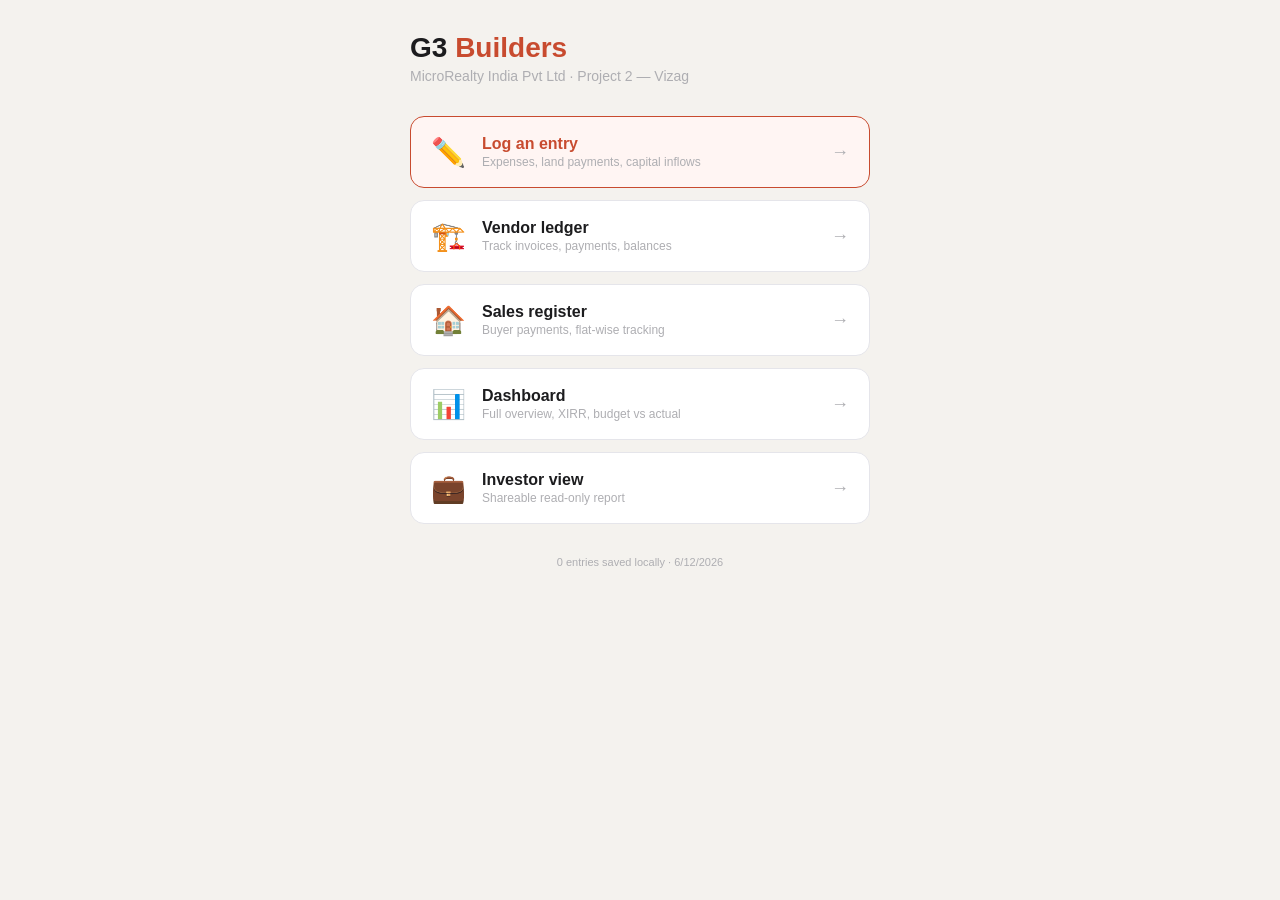
==== index.html @ 1ebdc8c7 "Add files via upload" ====
<!DOCTYPE html>
<html lang="en">
<head>
<meta charset="UTF-8">
<meta name="viewport" content="width=device-width,initial-scale=1">
<title>G3 Builders</title>
<link rel="stylesheet" href="style.css">
<style>
.home{padding:32px 20px;max-width:500px;margin:0 auto;}
.home-brand{font-size:28px;font-weight:700;color:var(--ink);margin-bottom:4px;}
.home-brand span{color:var(--accent);}
.home-sub{font-size:14px;color:var(--ink3);margin-bottom:32px;}
.home-cards{display:flex;flex-direction:column;gap:12px;}
.home-card{display:flex;align-items:center;gap:16px;background:var(--card);border:1px solid var(--border);border-radius:var(--r);padding:18px 20px;text-decoration:none;color:var(--ink);transition:all .15s;}
.home-card:active{transform:scale(.98);background:var(--bg);}
.home-card-icon{font-size:28px;flex-shrink:0;}
.home-card-title{font-size:16px;font-weight:600;margin-bottom:2px;}
.home-card-desc{font-size:12px;color:var(--ink3);}
.home-card-arrow{font-size:18px;color:var(--ink3);margin-left:auto;}
.home-card.primary{border-color:var(--accent);background:#fff5f3;}
.home-card.primary .home-card-title{color:var(--accent);}
.version{text-align:center;margin-top:32px;font-size:11px;color:var(--ink3);}
</style>
</head>
<body>
<div class="home">
  <div class="home-brand">G3 <span>Builders</span></div>
  <div class="home-sub" id="homeSub">MicroRealty India — Project Tracker</div>
  <div class="home-cards">
    <a class="home-card primary" href="entry.html">
      <div class="home-card-icon">✏️</div>
      <div><div class="home-card-title">Log an entry</div><div class="home-card-desc">Expenses, land payments, capital inflows</div></div>
      <div class="home-card-arrow">→</div>
    </a>
    <a class="home-card" href="vendors.html">
      <div class="home-card-icon">🏗️</div>
      <div><div class="home-card-title">Vendor ledger</div><div class="home-card-desc">Track invoices, payments, balances</div></div>
      <div class="home-card-arrow">→</div>
    </a>
    <a class="home-card" href="sales.html">
      <div class="home-card-icon">🏠</div>
      <div><div class="home-card-title">Sales register</div><div class="home-card-desc">Buyer payments, flat-wise tracking</div></div>
      <div class="home-card-arrow">→</div>
    </a>
    <a class="home-card" href="dashboard.html">
      <div class="home-card-icon">📊</div>
      <div><div class="home-card-title">Dashboard</div><div class="home-card-desc">Full overview, XIRR, budget vs actual</div></div>
      <div class="home-card-arrow">→</div>
    </a>
    <a class="home-card" href="investor.html">
      <div class="home-card-icon">💼</div>
      <div><div class="home-card-title">Investor view</div><div class="home-card-desc">Shareable read-only report</div></div>
      <div class="home-card-arrow">→</div>
    </a>
  </div>
  <div class="version" id="ver">Loading…</div>
</div>
<script src="config.js"></script>
<script>
document.getElementById('homeSub').textContent=G3_CONFIG.app.company+' · '+G3_CONFIG.app.projectName;
const local=JSON.parse(localStorage.getItem('g3_local')||'[]');
document.getElementById('ver').textContent=`${local.length} entries saved locally · ${new Date().toLocaleDateString('en-IN')}`;
</script>
</body>
</html>
---- style.css ----
/* G3 Builders — Shared Styles */
*{box-sizing:border-box;margin:0;padding:0;-webkit-tap-highlight-color:transparent;}
:root{
  --bg:#f4f2ee;--card:#fff;--ink:#1c1c1e;--ink2:#636366;--ink3:#aeaeb2;
  --border:#e5e5ea;--accent:#c84b2f;--green:#34c759;--gd:#248a3d;
  --blue:#007aff;--yellow:#ff9500;--purple:#5856d6;--red:#ff3b30;
  --gold:#d4a843;--r:14px;
  --sans:-apple-system,BlinkMacSystemFont,'Segoe UI',sans-serif;
}
body{font-family:var(--sans);background:var(--bg);color:var(--ink);min-height:100vh;padding-bottom:60px;}

/* NAV BAR */
.nav{background:var(--ink);display:flex;align-items:center;justify-content:space-between;padding:12px 16px;position:sticky;top:0;z-index:50;}
.nav-brand{font-size:16px;font-weight:700;color:#fff;text-decoration:none;}
.nav-brand span{color:#e8602a;}
.nav-links{display:flex;gap:4px;}
.nav-link{font-size:11px;font-weight:500;color:#888;padding:6px 10px;border-radius:8px;text-decoration:none;white-space:nowrap;transition:all 0.15s;}
.nav-link:hover{color:#fff;background:rgba(255,255,255,0.1);}
.nav-link.active{color:#fff;background:rgba(255,255,255,0.15);}
.nav-right{display:flex;align-items:center;gap:8px;}
.gps-pill{display:flex;align-items:center;gap:4px;font-size:10px;color:#666;}
.gps-dot{width:6px;height:6px;border-radius:50%;background:var(--yellow);flex-shrink:0;}
.gps-dot.on{background:var(--green);animation:blink 2s infinite;}
@keyframes blink{0%,100%{opacity:1}50%{opacity:.3}}

/* OFFLINE / EDIT BANNERS */
.banner{padding:9px 16px;font-size:12px;font-weight:500;text-align:center;display:none;}
.banner.show{display:block;}
.banner-offline{background:#fff3cd;color:#7a5c00;border-bottom:1px solid #ffd060;}
.banner-edit{background:#fff3e0;color:#e65100;border-bottom:1px solid #ffe0b2;display:none;align-items:center;justify-content:space-between;}
.banner-edit.show{display:flex;padding:9px 16px;}
.banner-cancel{font-size:13px;color:var(--blue);cursor:pointer;font-weight:400;}

/* STEP TABS */
.steps{display:flex;background:#fff;border-bottom:1px solid var(--border);}
.step{flex:1;text-align:center;padding:10px 2px 8px;font-size:10px;font-weight:500;color:var(--ink3);border-bottom:2px solid transparent;transition:all 0.2s;}
.step.active{color:var(--accent);border-bottom-color:var(--accent);}
.step.done{color:var(--gd);}

/* SCREENS */
.screen{display:none;padding:16px;max-width:540px;margin:0 auto;}
.screen.active{display:block;}

/* LABELS */
.lbl{font-size:12px;font-weight:600;color:var(--ink2);text-transform:uppercase;letter-spacing:.5px;margin:20px 0 8px;}
.lbl:first-child{margin-top:0;}
.hint{font-size:12px;color:var(--ink3);margin-top:8px;text-align:center;line-height:1.5;}

/* CARD GROUPS */
.grp{background:var(--card);border-radius:var(--r);overflow:hidden;border:1px solid var(--border);}
.row{display:flex;align-items:center;padding:14px 16px;border-bottom:1px solid var(--border);gap:12px;min-height:52px;}
.row:last-child{border-bottom:none;}
.rl{font-size:15px;color:var(--ink);flex-shrink:0;min-width:80px;}
.row input,.row select,.row textarea{flex:1;border:none;outline:none;font-family:var(--sans);font-size:15px;color:var(--ink);background:transparent;text-align:right;appearance:none;-webkit-appearance:none;}
.row input::placeholder,.row textarea::placeholder{color:var(--ink3);}
.row textarea{text-align:left;resize:none;line-height:1.4;}
.row select option{color:var(--ink);}

/* BIG AMOUNT */
.amt-row{padding:10px 16px 14px;flex-direction:column;align-items:stretch;gap:4px;}
.amt-lbl{font-size:12px;color:var(--ink3);}
.amt-inp{font-size:36px;font-weight:700;color:var(--accent);border:none;outline:none;font-family:var(--sans);width:100%;background:transparent;}
.amt-inp::placeholder{font-size:26px;font-weight:400;color:var(--border);}

/* CHIP GRIDS */
.who-grid{display:grid;grid-template-columns:repeat(5,1fr);gap:6px;}
.who-chip{background:var(--card);border:1.5px solid var(--border);border-radius:10px;padding:10px 4px 8px;text-align:center;cursor:pointer;user-select:none;transition:all .15s;}
.who-chip:active{transform:scale(.95);}
.who-av{width:32px;height:32px;border-radius:50%;background:var(--bg);display:flex;align-items:center;justify-content:center;font-size:13px;font-weight:700;color:var(--ink2);margin:0 auto 4px;}
.who-nm{font-size:10px;font-weight:500;color:var(--ink2);}
.who-chip.sel{border-color:var(--ink);background:var(--ink);}
.who-chip.sel .who-av{background:rgba(255,255,255,.15);color:#fff;}
.who-chip.sel .who-nm{color:#fff;}

.cat-grid{display:grid;grid-template-columns:repeat(3,1fr);gap:8px;}
.cat-chip{background:var(--card);border:1.5px solid var(--border);border-radius:12px;padding:12px 8px;text-align:center;cursor:pointer;user-select:none;transition:all .15s;}
.cat-chip:active{transform:scale(.95);}
.cat-em{font-size:22px;display:block;margin-bottom:4px;}
.cat-nm{font-size:11px;font-weight:500;color:var(--ink2);line-height:1.2;}
.cat-chip.sel{border-color:var(--accent);background:#fff5f3;}
.cat-chip.sel .cat-nm{color:var(--accent);}

.pay-grid{display:grid;grid-template-columns:1fr 1fr;gap:8px;}
.pay-chip{background:var(--card);border:1.5px solid var(--border);border-radius:12px;padding:14px 12px;text-align:center;cursor:pointer;user-select:none;transition:all .15s;}
.pay-chip:active{transform:scale(.96);}
.pay-ic{font-size:24px;margin-bottom:4px;}
.pay-nm{font-size:13px;font-weight:600;color:var(--ink);}
.pay-ht{font-size:10px;color:var(--ink3);margin-top:2px;}
.pay-chip.sel-upi   {border-color:var(--blue);  background:#f0f6ff;}.pay-chip.sel-upi   .pay-nm{color:var(--blue);}
.pay-chip.sel-cash  {border-color:var(--gd);    background:#f0faf3;}.pay-chip.sel-cash  .pay-nm{color:var(--gd);}
.pay-chip.sel-imps  {border-color:var(--purple); background:#f5f4ff;}.pay-chip.sel-imps  .pay-nm{color:var(--purple);}
.pay-chip.sel-cheque{border-color:var(--ink2);  background:#f5f5f5;}.pay-chip.sel-cheque.pay-nm{color:var(--ink2);}
.pay-chip.sel-rtgs  {border-color:#5856d6;      background:#f5f4ff;}.pay-chip.sel-rtgs  .pay-nm{color:#5856d6;}
.pay-chip.sel-card  {border-color:var(--yellow); background:#fffaf0;}.pay-chip.sel-card  .pay-nm{color:#c47800;}
.pay-chip.sel-pp    {border-color:var(--ink);   background:#f5f5f5;}.pay-chip.sel-pp    .pay-nm{color:var(--ink);}

/* LABOUR BOX */
.labour-box{background:var(--card);border:1px solid var(--border);border-radius:var(--r);overflow:hidden;}
.lb-ctr{display:flex;align-items:center;justify-content:space-between;padding:16px;border-bottom:1px solid var(--border);}
.lb-val{font-size:48px;font-weight:700;color:var(--ink);min-width:60px;text-align:center;}
.cnt-btn{width:52px;height:52px;border-radius:50%;border:none;font-size:28px;cursor:pointer;display:flex;align-items:center;justify-content:center;transition:transform .1s;}
.cnt-btn:active{transform:scale(.88);}
.cnt-btn.minus{background:#fee2e2;color:var(--accent);}
.cnt-btn.plus {background:#dcfce7;color:var(--gd);}
.lb-rate{display:flex;align-items:center;padding:12px 16px;gap:12px;border-bottom:1px solid var(--border);}
.lb-rate label{font-size:14px;color:var(--ink2);flex-shrink:0;}
.lb-rate input{flex:1;border:none;outline:none;font-size:20px;font-weight:700;color:var(--accent);text-align:right;font-family:var(--sans);background:transparent;}
.lb-tot{padding:14px 16px;display:flex;justify-content:space-between;align-items:center;background:#f9f9f9;}
.lb-tot-lbl{font-size:14px;color:var(--ink2);}
.lb-tot-val{font-size:26px;font-weight:700;color:var(--ink);}

/* PROOF ZONES */
.pzone{background:var(--card);border:2px dashed var(--border);border-radius:var(--r);padding:22px 16px;text-align:center;cursor:pointer;transition:border-color .2s;}
.pzone:active{border-color:var(--accent);}
.pzone.has{border-style:solid;border-color:var(--green);}
.pzone-img{width:100%;max-height:200px;object-fit:cover;border-radius:10px;display:none;margin-bottom:8px;}
.pzone-img.show{display:block;}
.pz-ic{font-size:30px;margin-bottom:6px;}
.pz-tt{font-size:15px;font-weight:600;color:var(--ink);margin-bottom:4px;}
.pz-ht{font-size:13px;color:var(--ink3);line-height:1.5;}
/* Photo warning */
.photo-warn{background:#fff8e6;border:1px solid #ffd060;border-radius:8px;padding:8px 12px;font-size:12px;color:#7a5c00;margin-top:8px;display:none;}
.photo-warn.show{display:block;}

/* FILE ATTACH */
.file-zone{background:var(--card);border:2px dashed var(--border);border-radius:var(--r);padding:18px 16px;text-align:center;cursor:pointer;transition:border-color .2s;}
.file-zone:active{border-color:var(--blue);}
.file-zone.has{border-style:solid;border-color:var(--blue);}
.file-list{margin-top:10px;display:flex;flex-direction:column;gap:6px;}
.file-item{display:flex;align-items:center;gap:8px;background:var(--bg);border-radius:8px;padding:8px 10px;font-size:13px;color:var(--ink2);}
.file-item-icon{font-size:16px;flex-shrink:0;}
.file-item-name{flex:1;overflow:hidden;text-overflow:ellipsis;white-space:nowrap;}
.file-item-rm{font-size:16px;color:var(--ink3);cursor:pointer;padding:0 4px;}

/* CASH CONFIRM */
.cash-box{background:var(--card);border:1px solid var(--border);border-radius:var(--r);padding:16px;}
.cash-sum{background:var(--bg);border-radius:10px;padding:12px 14px;font-size:13px;color:var(--ink2);line-height:1.8;margin-bottom:14px;}
.cash-sum strong{color:var(--ink);}
.chk{display:flex;align-items:flex-start;gap:10px;margin-bottom:10px;cursor:pointer;}
.chk:last-child{margin-bottom:0;}
.chk input{width:20px;height:20px;margin-top:1px;flex-shrink:0;accent-color:var(--gd);cursor:pointer;}
.chk span{font-size:14px;color:var(--ink);line-height:1.5;}

/* INFO BOX */
.info-box{background:#f0f6ff;border:1px solid #c0d8ff;border-radius:10px;padding:12px 14px;font-size:13px;color:#1a3a6a;line-height:1.6;margin-top:8px;}
.warn-box{background:#fff8e6;border:1px solid #ffd060;border-radius:10px;padding:12px 14px;font-size:13px;color:#7a5c00;line-height:1.6;margin-top:8px;}

/* BUTTONS */
.btn-row{margin-top:24px;}
.btn{width:100%;border-radius:var(--r);padding:17px;font-family:var(--sans);font-size:16px;font-weight:600;cursor:pointer;transition:all .15s;border:none;letter-spacing:-.2px;}
.btn:active{transform:scale(.98);}
.btn-p{background:var(--accent);color:#fff;}
.btn-p:active{background:#a83828;}
.btn-p:disabled{background:var(--border);color:var(--ink3);}
.btn-s{background:transparent;color:var(--ink2);border:1.5px solid var(--border);margin-top:10px;font-size:15px;}
.btn-s:active{background:var(--bg);}
.btn-danger{background:#fff0f0;color:var(--red);border:1.5px solid #ffd0d0;margin-top:10px;font-size:15px;}
.btn-blue{background:var(--blue);color:#fff;margin-top:10px;}

/* SUCCESS SCREEN */
.ok-screen{display:none;padding:60px 24px;text-align:center;}
.ok-screen.show{display:block;}
.ok-ring{width:80px;height:80px;border-radius:50%;background:#dcfce7;display:flex;align-items:center;justify-content:center;font-size:36px;margin:0 auto 20px;animation:pop .4s cubic-bezier(.175,.885,.32,1.275);}
@keyframes pop{from{transform:scale(0)}to{transform:scale(1)}}
.ok-title{font-size:26px;font-weight:700;color:var(--ink);margin-bottom:6px;}
.ok-ref{font-size:13px;color:var(--ink3);margin-bottom:4px;}
.ok-amt{font-size:40px;font-weight:700;color:var(--gd);margin:16px 0;}
.ok-meta{font-size:14px;color:var(--ink2);line-height:1.8;margin-bottom:32px;}
.btn-another{background:var(--ink);color:#fff;border:none;border-radius:var(--r);padding:16px 40px;font-size:15px;font-weight:600;cursor:pointer;font-family:var(--sans);}
.ok-link{font-size:14px;color:var(--blue);cursor:pointer;margin-top:16px;display:block;}

/* ENTRIES PANEL */
.ep{display:none;padding:16px;max-width:540px;margin:0 auto;}
.ep.show{display:block;}
.ep-hdr{display:flex;align-items:center;justify-content:space-between;margin-bottom:14px;}
.ep-title{font-size:18px;font-weight:700;color:var(--ink);}
.ep-close{font-size:14px;color:var(--blue);cursor:pointer;font-weight:500;}
.ep-filters{display:flex;gap:8px;overflow-x:auto;padding-bottom:4px;margin-bottom:14px;}
.ep-f{flex-shrink:0;border:1px solid var(--border);border-radius:20px;padding:6px 14px;font-size:12px;font-weight:500;color:var(--ink2);background:var(--card);cursor:pointer;white-space:nowrap;}
.ep-f.on{background:var(--ink);color:#fff;border-color:var(--ink);}

/* ENTRY CARDS */
.ecard{background:var(--card);border:1px solid var(--border);border-radius:var(--r);padding:14px 16px;margin-bottom:10px;}
.ecard-top{display:flex;justify-content:space-between;align-items:flex-start;margin-bottom:8px;}
.ecat{font-size:10px;font-weight:600;letter-spacing:.5px;text-transform:uppercase;padding:3px 8px;border-radius:6px;background:var(--bg);color:var(--ink2);}
.eamt{font-size:22px;font-weight:700;color:var(--ink);}
.evendor{font-size:14px;color:var(--ink);margin-bottom:3px;}
.emeta{font-size:12px;color:var(--ink3);line-height:1.6;}
.eactions{display:flex;gap:8px;margin-top:12px;padding-top:12px;border-top:1px solid var(--border);}
.eact{flex:1;padding:10px;border-radius:10px;font-family:var(--sans);font-size:13px;font-weight:600;cursor:pointer;border:none;transition:all .15s;}
.eact:active{transform:scale(.96);}
.eact-edit{background:#f0f6ff;color:var(--blue);}
.eact-del {background:#fff0f0;color:var(--red);}
.eact.locked{opacity:.4;cursor:not-allowed;}
.etime{font-size:11px;color:var(--ink3);margin-top:6px;}
.no-ep{text-align:center;padding:48px 24px;color:var(--ink3);font-size:14px;line-height:1.8;}

/* PHOTO VIEWER MODAL */
.modal-bg{position:fixed;inset:0;background:rgba(0,0,0,.85);z-index:200;display:none;align-items:center;justify-content:center;padding:16px;}
.modal-bg.show{display:flex;}
.modal-inner{background:var(--card);border-radius:16px;overflow:hidden;max-width:500px;width:100%;max-height:90vh;overflow-y:auto;}
.modal-ph{background:#000;display:flex;align-items:center;justify-content:center;min-height:200px;}
.modal-ph img{max-width:100%;max-height:70vh;object-fit:contain;}
.modal-ph-placeholder{color:#555;font-size:14px;padding:40px;}
.modal-info{padding:16px;}
.modal-close-btn{width:100%;background:var(--bg);border:none;border-radius:10px;padding:14px;font-family:var(--sans);font-size:15px;font-weight:500;cursor:pointer;color:var(--ink);margin-top:12px;}

/* DELETE MODAL */
.del-modal{background:var(--card);border-radius:20px 20px 0 0;padding:24px 20px 40px;width:100%;max-width:480px;animation:slideUp .3s ease;margin-top:auto;}
@keyframes slideUp{from{transform:translateY(100%)}to{transform:translateY(0)}}
.del-tt{font-size:17px;font-weight:700;color:var(--ink);margin-bottom:8px;text-align:center;}
.del-sub{font-size:14px;color:var(--ink2);margin-bottom:16px;text-align:center;line-height:1.5;}
.del-preview{background:var(--bg);border-radius:10px;padding:12px 14px;margin-bottom:20px;font-size:13px;color:var(--ink2);line-height:1.8;}
.del-preview strong{color:var(--ink);}
.del-btn{width:100%;background:var(--red);color:#fff;border:none;border-radius:var(--r);padding:16px;font-size:16px;font-weight:600;cursor:pointer;font-family:var(--sans);margin-bottom:10px;}
.del-cancel{width:100%;background:var(--bg);color:var(--ink);border:none;border-radius:var(--r);padding:16px;font-size:16px;font-weight:500;cursor:pointer;font-family:var(--sans);}

/* SECTION CARDS (dashboard) */
.panel{background:var(--card);border:1px solid var(--border);border-radius:var(--r);overflow:hidden;margin-bottom:16px;}
.panel-hdr{padding:14px 16px;border-bottom:1px solid var(--border);display:flex;align-items:center;justify-content:space-between;}
.panel-title{font-size:11px;font-weight:600;letter-spacing:1px;text-transform:uppercase;color:var(--ink2);}
.panel-body{padding:16px;}
.panel-link{font-size:12px;color:var(--blue);text-decoration:none;cursor:pointer;}

/* KPI GRID */
.kpi-grid{display:grid;grid-template-columns:repeat(auto-fit,minmax(150px,1fr));gap:12px;margin-bottom:16px;}
.kpi{background:var(--card);border:1px solid var(--border);border-radius:var(--r);padding:16px;}
.kpi-lbl{font-size:11px;letter-spacing:.5px;text-transform:uppercase;color:var(--ink3);margin-bottom:6px;}
.kpi-val{font-size:26px;letter-spacing:-1px;color:var(--ink);font-weight:600;}
.kpi-val.good{color:var(--gd);}
.kpi-val.warn{color:var(--yellow);}
.kpi-val.bad {color:var(--accent);}
.kpi-sub{font-size:11px;color:var(--ink3);margin-top:4px;}

/* PROGRESS BAR */
.prog-wrap{background:var(--bg);border-radius:4px;height:5px;overflow:hidden;margin-top:4px;}
.prog-fill{height:5px;border-radius:4px;background:var(--gd);transition:width .8s;}
.prog-fill.warn{background:var(--yellow);}
.prog-fill.over{background:var(--accent);}

/* TABLE */
.tbl-wrap{overflow-x:auto;}
.tbl{width:100%;border-collapse:collapse;font-size:13px;min-width:500px;}
.tbl th{font-size:10px;font-weight:600;letter-spacing:.5px;text-transform:uppercase;color:var(--ink3);text-align:left;padding:10px 12px;border-bottom:1px solid var(--border);background:var(--bg);white-space:nowrap;}
.tbl td{padding:10px 12px;border-bottom:1px solid var(--border);vertical-align:middle;}
.tbl tr:last-child td{border-bottom:none;}
.tbl tr:hover td{background:#fafaf8;}
.tbl td.mono{font-family:monospace;font-size:12px;}
.tbl td.right{text-align:right;font-family:monospace;}
.tbl td.big{color:var(--accent);font-weight:600;}

/* BADGE / TAG */
.tag{display:inline-block;font-size:10px;font-weight:600;letter-spacing:.5px;text-transform:uppercase;padding:2px 8px;border-radius:5px;background:var(--bg);color:var(--ink3);}
.tag-green{background:#f0faf5;color:var(--gd);}
.tag-warn{background:#fff8e6;color:#a06000;}
.tag-red{background:#fff0f0;color:var(--accent);}
.tag-blue{background:#f0f6ff;color:var(--blue);}

/* RESPONSIVE */
@media(max-width:480px){
  .who-grid{grid-template-columns:repeat(5,1fr);}
  .cat-grid{grid-template-columns:repeat(3,1fr);}
  .nav-links{display:none;}
  .nav-link.active{display:flex;}
}
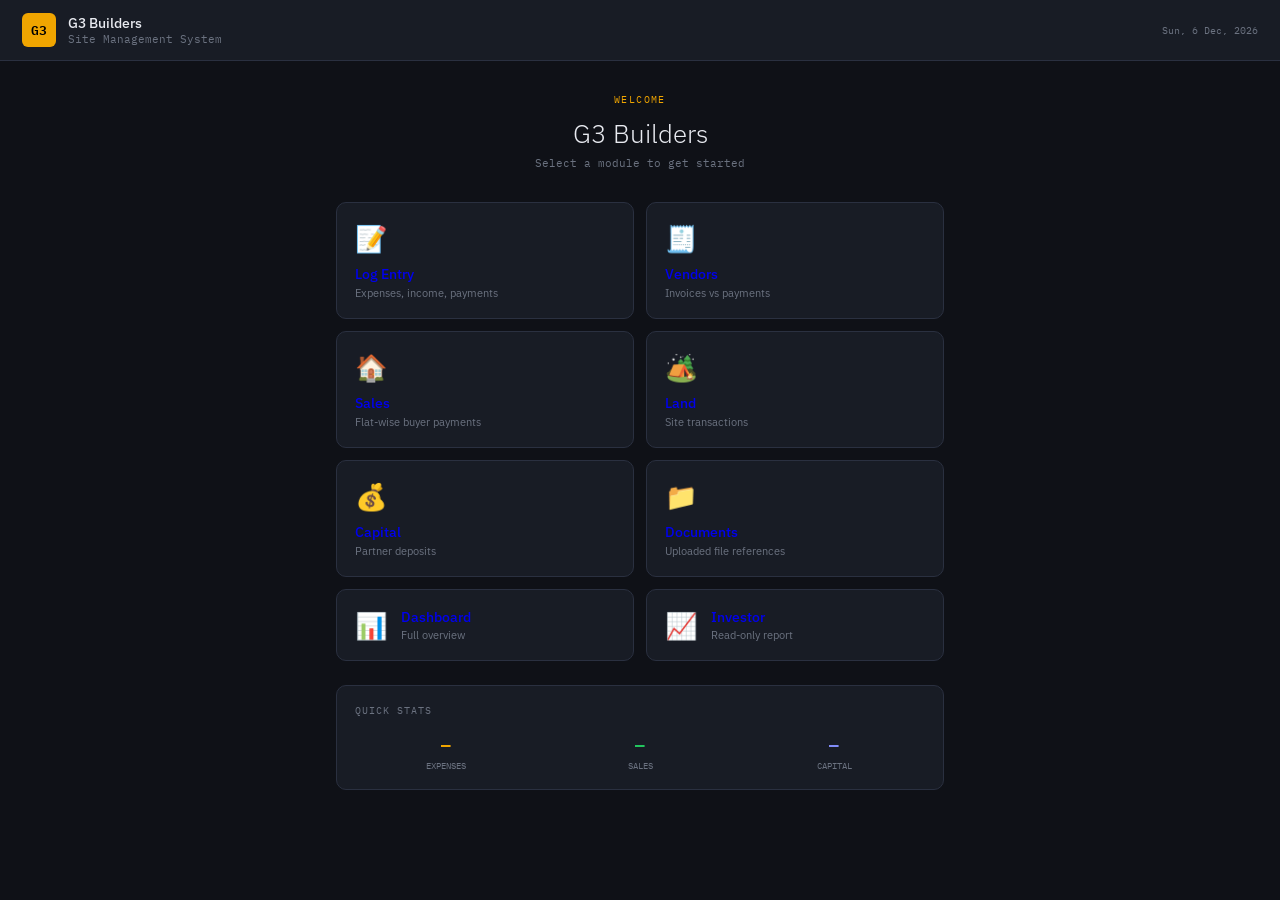
==== commit 6f41f1c5: "Add files via upload" ====
--- a/index.html
+++ b/index.html
@@ -2,64 +2,115 @@
 <html lang="en">
 <head>
 <meta charset="UTF-8">
-<meta name="viewport" content="width=device-width,initial-scale=1">
+<meta name="viewport" content="width=device-width, initial-scale=1.0">
 <title>G3 Builders</title>
 <link rel="stylesheet" href="style.css">
-<style>
-.home{padding:32px 20px;max-width:500px;margin:0 auto;}
-.home-brand{font-size:28px;font-weight:700;color:var(--ink);margin-bottom:4px;}
-.home-brand span{color:var(--accent);}
-.home-sub{font-size:14px;color:var(--ink3);margin-bottom:32px;}
-.home-cards{display:flex;flex-direction:column;gap:12px;}
-.home-card{display:flex;align-items:center;gap:16px;background:var(--card);border:1px solid var(--border);border-radius:var(--r);padding:18px 20px;text-decoration:none;color:var(--ink);transition:all .15s;}
-.home-card:active{transform:scale(.98);background:var(--bg);}
-.home-card-icon{font-size:28px;flex-shrink:0;}
-.home-card-title{font-size:16px;font-weight:600;margin-bottom:2px;}
-.home-card-desc{font-size:12px;color:var(--ink3);}
-.home-card-arrow{font-size:18px;color:var(--ink3);margin-left:auto;}
-.home-card.primary{border-color:var(--accent);background:#fff5f3;}
-.home-card.primary .home-card-title{color:var(--accent);}
-.version{text-align:center;margin-top:32px;font-size:11px;color:var(--ink3);}
-</style>
+<script src="config.js"></script>
 </head>
 <body>
-<div class="home">
-  <div class="home-brand">G3 <span>Builders</span></div>
-  <div class="home-sub" id="homeSub">MicroRealty India — Project Tracker</div>
-  <div class="home-cards">
-    <a class="home-card primary" href="entry.html">
-      <div class="home-card-icon">✏️</div>
-      <div><div class="home-card-title">Log an entry</div><div class="home-card-desc">Expenses, land payments, capital inflows</div></div>
-      <div class="home-card-arrow">→</div>
+<div class="header">
+  <div class="header-left">
+    <a href="index.html" class="logo">G3</a>
+    <div><div class="header-title">G3 Builders</div><div class="header-sub">Site Management System</div></div>
+  </div>
+  <div class="header-right">
+    <span style="font-family:var(--mono);font-size:10px;color:var(--muted)" id="today"></span>
+  </div>
+</div>
+
+<div style="max-width:640px;margin:0 auto;padding:32px 16px 80px;">
+
+  <div style="text-align:center;margin-bottom:32px;">
+    <div style="font-family:var(--mono);font-size:10px;letter-spacing:.14em;color:var(--accent);text-transform:uppercase;margin-bottom:10px;">Welcome</div>
+    <h1 style="font-size:26px;font-weight:300;margin-bottom:6px;">G3 Builders</h1>
+    <p style="color:var(--muted);font-family:var(--mono);font-size:11px;">Select a module to get started</p>
+  </div>
+
+  <div style="display:grid;grid-template-columns:1fr 1fr;gap:12px;margin-bottom:12px;">
+    <a href="entry.html" style="text-decoration:none;">
+      <div class="card" style="cursor:pointer;transition:border-color .15s;" onmouseover="this.style.borderColor='var(--accent)'" onmouseout="this.style.borderColor='var(--border)'">
+        <div style="font-size:26px;margin-bottom:10px;">📝</div>
+        <div style="font-weight:500;font-size:14px;margin-bottom:3px;">Log Entry</div>
+        <div style="font-size:11px;color:var(--muted);">Expenses, income, payments</div>
+      </div>
     </a>
-    <a class="home-card" href="vendors.html">
-      <div class="home-card-icon">🏗️</div>
-      <div><div class="home-card-title">Vendor ledger</div><div class="home-card-desc">Track invoices, payments, balances</div></div>
-      <div class="home-card-arrow">→</div>
+    <a href="vendors.html" style="text-decoration:none;">
+      <div class="card" style="cursor:pointer;transition:border-color .15s;" onmouseover="this.style.borderColor='var(--accent)'" onmouseout="this.style.borderColor='var(--border)'">
+        <div style="font-size:26px;margin-bottom:10px;">🧾</div>
+        <div style="font-weight:500;font-size:14px;margin-bottom:3px;">Vendors</div>
+        <div style="font-size:11px;color:var(--muted);">Invoices vs payments</div>
+      </div>
     </a>
-    <a class="home-card" href="sales.html">
-      <div class="home-card-icon">🏠</div>
-      <div><div class="home-card-title">Sales register</div><div class="home-card-desc">Buyer payments, flat-wise tracking</div></div>
-      <div class="home-card-arrow">→</div>
+    <a href="sales.html" style="text-decoration:none;">
+      <div class="card" style="cursor:pointer;transition:border-color .15s;" onmouseover="this.style.borderColor='var(--ok)'" onmouseout="this.style.borderColor='var(--border)'">
+        <div style="font-size:26px;margin-bottom:10px;">🏠</div>
+        <div style="font-weight:500;font-size:14px;margin-bottom:3px;">Sales</div>
+        <div style="font-size:11px;color:var(--muted);">Flat-wise buyer payments</div>
+      </div>
     </a>
-    <a class="home-card" href="dashboard.html">
-      <div class="home-card-icon">📊</div>
-      <div><div class="home-card-title">Dashboard</div><div class="home-card-desc">Full overview, XIRR, budget vs actual</div></div>
-      <div class="home-card-arrow">→</div>
+    <a href="land.html" style="text-decoration:none;">
+      <div class="card" style="cursor:pointer;transition:border-color .15s;" onmouseover="this.style.borderColor='var(--warn)'" onmouseout="this.style.borderColor='var(--border)'">
+        <div style="font-size:26px;margin-bottom:10px;">🏕️</div>
+        <div style="font-weight:500;font-size:14px;margin-bottom:3px;">Land</div>
+        <div style="font-size:11px;color:var(--muted);">Site transactions</div>
+      </div>
     </a>
-    <a class="home-card" href="investor.html">
-      <div class="home-card-icon">💼</div>
-      <div><div class="home-card-title">Investor view</div><div class="home-card-desc">Shareable read-only report</div></div>
-      <div class="home-card-arrow">→</div>
+    <a href="capital.html" style="text-decoration:none;">
+      <div class="card" style="cursor:pointer;transition:border-color .15s;" onmouseover="this.style.borderColor='var(--info)'" onmouseout="this.style.borderColor='var(--border)'">
+        <div style="font-size:26px;margin-bottom:10px;">💰</div>
+        <div style="font-weight:500;font-size:14px;margin-bottom:3px;">Capital</div>
+        <div style="font-size:11px;color:var(--muted);">Partner deposits</div>
+      </div>
+    </a>
+    <a href="documents.html" style="text-decoration:none;">
+      <div class="card" style="cursor:pointer;transition:border-color .15s;" onmouseover="this.style.borderColor='var(--muted)'" onmouseout="this.style.borderColor='var(--border)'">
+        <div style="font-size:26px;margin-bottom:10px;">📁</div>
+        <div style="font-weight:500;font-size:14px;margin-bottom:3px;">Documents</div>
+        <div style="font-size:11px;color:var(--muted);">Uploaded file references</div>
+      </div>
     </a>
   </div>
-  <div class="version" id="ver">Loading…</div>
+
+  <div style="display:grid;grid-template-columns:1fr 1fr;gap:12px;margin-bottom:24px;">
+    <a href="dashboard.html" style="text-decoration:none;">
+      <div class="card" style="cursor:pointer;transition:border-color .15s;display:flex;align-items:center;gap:14px;" onmouseover="this.style.borderColor='var(--info)'" onmouseout="this.style.borderColor='var(--border)'">
+        <div style="font-size:26px;">📊</div>
+        <div><div style="font-weight:500;font-size:14px;margin-bottom:2px;">Dashboard</div><div style="font-size:11px;color:var(--muted);">Full overview</div></div>
+      </div>
+    </a>
+    <a href="investor.html" style="text-decoration:none;">
+      <div class="card" style="cursor:pointer;transition:border-color .15s;display:flex;align-items:center;gap:14px;" onmouseover="this.style.borderColor='var(--warn)'" onmouseout="this.style.borderColor='var(--border)'">
+        <div style="font-size:26px;">📈</div>
+        <div><div style="font-weight:500;font-size:14px;margin-bottom:2px;">Investor</div><div style="font-size:11px;color:var(--muted);">Read-only report</div></div>
+      </div>
+    </a>
+  </div>
+
+  <div class="card">
+    <div style="font-family:var(--mono);font-size:10px;letter-spacing:.1em;color:var(--muted);text-transform:uppercase;margin-bottom:14px;">Quick Stats</div>
+    <div style="display:grid;grid-template-columns:repeat(3,1fr);gap:12px;text-align:center;">
+      <div><div style="font-family:var(--mono);font-size:16px;font-weight:600;color:var(--accent)" id="qs-exp">—</div><div style="font-size:9px;color:var(--muted);margin-top:2px;font-family:var(--mono);text-transform:uppercase">Expenses</div></div>
+      <div><div style="font-family:var(--mono);font-size:16px;font-weight:600;color:var(--ok)" id="qs-sal">—</div><div style="font-size:9px;color:var(--muted);margin-top:2px;font-family:var(--mono);text-transform:uppercase">Sales</div></div>
+      <div><div style="font-family:var(--mono);font-size:16px;font-weight:600;color:var(--info)" id="qs-cap">—</div><div style="font-size:9px;color:var(--muted);margin-top:2px;font-family:var(--mono);text-transform:uppercase">Capital</div></div>
+    </div>
+  </div>
+
 </div>
-<script src="config.js"></script>
 <script>
-document.getElementById('homeSub').textContent=G3_CONFIG.app.company+' · '+G3_CONFIG.app.projectName;
-const local=JSON.parse(localStorage.getItem('g3_local')||'[]');
-document.getElementById('ver').textContent=`${local.length} entries saved locally · ${new Date().toLocaleDateString('en-IN')}`;
+  document.getElementById('today').textContent = new Date().toLocaleDateString('en-IN',{weekday:'short',day:'numeric',month:'short',year:'numeric'});
+  async function loadStats() {
+    try {
+      const res = await fetch(CONFIG.sheetURL + '?action=getAll');
+      const d = await res.json();
+      const exp = (d.entries||[]).reduce((s,e)=>s+(parseFloat(e.amount)||0),0);
+      const sal = (d.sales||[]).reduce((s,e)=>s+(parseFloat(e.receivedamount)||0),0);
+      const cap = (d.capital||[]).reduce((s,e)=>s+(parseFloat(e.amount)||0),0);
+      document.getElementById('qs-exp').textContent = CONFIG.fmt(exp);
+      document.getElementById('qs-sal').textContent = CONFIG.fmt(sal);
+      document.getElementById('qs-cap').textContent = CONFIG.fmt(cap);
+    } catch(e) {}
+  }
+  loadStats();
 </script>
 </body>
 </html>
--- a/style.css
+++ b/style.css
@@ -1,265 +1,138 @@
-/* G3 Builders — Shared Styles */
-*{box-sizing:border-box;margin:0;padding:0;-webkit-tap-highlight-color:transparent;}
-:root{
-  --bg:#f4f2ee;--card:#fff;--ink:#1c1c1e;--ink2:#636366;--ink3:#aeaeb2;
-  --border:#e5e5ea;--accent:#c84b2f;--green:#34c759;--gd:#248a3d;
-  --blue:#007aff;--yellow:#ff9500;--purple:#5856d6;--red:#ff3b30;
-  --gold:#d4a843;--r:14px;
-  --sans:-apple-system,BlinkMacSystemFont,'Segoe UI',sans-serif;
+@import url('https://fonts.googleapis.com/css2?family=IBM+Plex+Mono:wght@400;500;600&family=IBM+Plex+Sans:wght@300;400;500;600&display=swap');
+
+:root {
+  --bg:      #0f1117;
+  --surface: #181c25;
+  --sur2:    #1e2333;
+  --border:  #2a3040;
+  --accent:  #f0a500;
+  --ac2:     #e05c2a;
+  --text:    #e8eaf0;
+  --muted:   #6b7280;
+  --ok:      #22c55e;
+  --err:     #ef4444;
+  --warn:    #f59e0b;
+  --info:    #818cf8;
+  --mono:    'IBM Plex Mono', monospace;
+  --sans:    'IBM Plex Sans', sans-serif;
 }
-body{font-family:var(--sans);background:var(--bg);color:var(--ink);min-height:100vh;padding-bottom:60px;}
+*{box-sizing:border-box;margin:0;padding:0;}
+body{background:var(--bg);color:var(--text);font-family:var(--sans);min-height:100vh;font-size:15px;}
 
-/* NAV BAR */
-.nav{background:var(--ink);display:flex;align-items:center;justify-content:space-between;padding:12px 16px;position:sticky;top:0;z-index:50;}
-.nav-brand{font-size:16px;font-weight:700;color:#fff;text-decoration:none;}
-.nav-brand span{color:#e8602a;}
-.nav-links{display:flex;gap:4px;}
-.nav-link{font-size:11px;font-weight:500;color:#888;padding:6px 10px;border-radius:8px;text-decoration:none;white-space:nowrap;transition:all 0.15s;}
-.nav-link:hover{color:#fff;background:rgba(255,255,255,0.1);}
-.nav-link.active{color:#fff;background:rgba(255,255,255,0.15);}
-.nav-right{display:flex;align-items:center;gap:8px;}
-.gps-pill{display:flex;align-items:center;gap:4px;font-size:10px;color:#666;}
-.gps-dot{width:6px;height:6px;border-radius:50%;background:var(--yellow);flex-shrink:0;}
-.gps-dot.on{background:var(--green);animation:blink 2s infinite;}
-@keyframes blink{0%,100%{opacity:1}50%{opacity:.3}}
+.header{background:var(--surface);border-bottom:1px solid var(--border);padding:13px 22px;display:flex;align-items:center;justify-content:space-between;position:sticky;top:0;z-index:100;}
+.header-left{display:flex;align-items:center;gap:12px;}
+.logo{width:34px;height:34px;background:var(--accent);border-radius:6px;display:flex;align-items:center;justify-content:center;font-family:var(--mono);font-weight:600;font-size:13px;color:#000;text-decoration:none;flex-shrink:0;}
+.header-title{font-size:14px;font-weight:500;}
+.header-sub{font-size:11px;color:var(--muted);font-family:var(--mono);}
+.header-right{display:flex;gap:8px;align-items:center;}
 
-/* OFFLINE / EDIT BANNERS */
-.banner{padding:9px 16px;font-size:12px;font-weight:500;text-align:center;display:none;}
-.banner.show{display:block;}
-.banner-offline{background:#fff3cd;color:#7a5c00;border-bottom:1px solid #ffd060;}
-.banner-edit{background:#fff3e0;color:#e65100;border-bottom:1px solid #ffe0b2;display:none;align-items:center;justify-content:space-between;}
-.banner-edit.show{display:flex;padding:9px 16px;}
-.banner-cancel{font-size:13px;color:var(--blue);cursor:pointer;font-weight:400;}
+.nav{background:var(--surface);border-bottom:1px solid var(--border);padding:0 20px;display:flex;gap:2px;overflow-x:auto;}
+.nav a{display:flex;align-items:center;gap:5px;padding:10px 12px;font-size:11px;font-family:var(--mono);color:var(--muted);text-decoration:none;border-bottom:2px solid transparent;white-space:nowrap;transition:color .15s,border-color .15s;letter-spacing:.04em;}
+.nav a:hover{color:var(--text);}
+.nav a.active{color:var(--accent);border-bottom-color:var(--accent);}
 
-/* STEP TABS */
-.steps{display:flex;background:#fff;border-bottom:1px solid var(--border);}
-.step{flex:1;text-align:center;padding:10px 2px 8px;font-size:10px;font-weight:500;color:var(--ink3);border-bottom:2px solid transparent;transition:all 0.2s;}
-.step.active{color:var(--accent);border-bottom-color:var(--accent);}
-.step.done{color:var(--gd);}
+.wrap{max-width:1100px;margin:0 auto;padding:22px 16px 80px;}
+.wrap-sm{max-width:560px;margin:0 auto;padding:22px 16px 80px;}
 
-/* SCREENS */
-.screen{display:none;padding:16px;max-width:540px;margin:0 auto;}
-.screen.active{display:block;}
+.btn{background:var(--sur2);border:1px solid var(--border);color:var(--text);border-radius:6px;padding:7px 13px;font-size:11px;font-family:var(--mono);cursor:pointer;transition:border-color .15s;white-space:nowrap;}
+.btn:hover{border-color:var(--accent);}
+.btn-primary{background:var(--accent);border-color:var(--accent);color:#000;font-weight:600;}
+.btn-primary:hover{opacity:.9;}
 
-/* LABELS */
-.lbl{font-size:12px;font-weight:600;color:var(--ink2);text-transform:uppercase;letter-spacing:.5px;margin:20px 0 8px;}
-.lbl:first-child{margin-top:0;}
-.hint{font-size:12px;color:var(--ink3);margin-top:8px;text-align:center;line-height:1.5;}
+.field{margin-bottom:13px;}
+label{display:block;font-size:10px;font-weight:500;color:var(--muted);margin-bottom:5px;letter-spacing:.06em;text-transform:uppercase;font-family:var(--mono);}
+input,select,textarea{width:100%;background:var(--surface);border:1px solid var(--border);border-radius:6px;color:var(--text);font-family:var(--sans);font-size:14px;padding:9px 13px;outline:none;transition:border-color .15s;-webkit-appearance:none;}
+input:focus,select:focus,textarea:focus{border-color:var(--accent);}
+input::placeholder{color:var(--muted);}
+select option{background:var(--sur2);}
+textarea{resize:none;height:76px;font-size:13px;line-height:1.5;}
+.g2{display:grid;grid-template-columns:1fr 1fr;gap:11px;}
+.g3{display:grid;grid-template-columns:1fr 1fr 1fr;gap:11px;}
 
-/* CARD GROUPS */
-.grp{background:var(--card);border-radius:var(--r);overflow:hidden;border:1px solid var(--border);}
-.row{display:flex;align-items:center;padding:14px 16px;border-bottom:1px solid var(--border);gap:12px;min-height:52px;}
-.row:last-child{border-bottom:none;}
-.rl{font-size:15px;color:var(--ink);flex-shrink:0;min-width:80px;}
-.row input,.row select,.row textarea{flex:1;border:none;outline:none;font-family:var(--sans);font-size:15px;color:var(--ink);background:transparent;text-align:right;appearance:none;-webkit-appearance:none;}
-.row input::placeholder,.row textarea::placeholder{color:var(--ink3);}
-.row textarea{text-align:left;resize:none;line-height:1.4;}
-.row select option{color:var(--ink);}
+.sec{font-family:var(--mono);font-size:10px;letter-spacing:.12em;color:var(--muted);text-transform:uppercase;margin-bottom:11px;margin-top:26px;display:flex;align-items:center;gap:8px;}
+.sec::after{content:'';flex:1;height:1px;background:var(--border);}
 
-/* BIG AMOUNT */
-.amt-row{padding:10px 16px 14px;flex-direction:column;align-items:stretch;gap:4px;}
-.amt-lbl{font-size:12px;color:var(--ink3);}
-.amt-inp{font-size:36px;font-weight:700;color:var(--accent);border:none;outline:none;font-family:var(--sans);width:100%;background:transparent;}
-.amt-inp::placeholder{font-size:26px;font-weight:400;color:var(--border);}
+.card{background:var(--surface);border:1px solid var(--border);border-radius:10px;padding:18px;}
 
-/* CHIP GRIDS */
-.who-grid{display:grid;grid-template-columns:repeat(5,1fr);gap:6px;}
-.who-chip{background:var(--card);border:1.5px solid var(--border);border-radius:10px;padding:10px 4px 8px;text-align:center;cursor:pointer;user-select:none;transition:all .15s;}
-.who-chip:active{transform:scale(.95);}
-.who-av{width:32px;height:32px;border-radius:50%;background:var(--bg);display:flex;align-items:center;justify-content:center;font-size:13px;font-weight:700;color:var(--ink2);margin:0 auto 4px;}
-.who-nm{font-size:10px;font-weight:500;color:var(--ink2);}
-.who-chip.sel{border-color:var(--ink);background:var(--ink);}
-.who-chip.sel .who-av{background:rgba(255,255,255,.15);color:#fff;}
-.who-chip.sel .who-nm{color:#fff;}
+.kgrid{display:grid;grid-template-columns:repeat(auto-fit,minmax(170px,1fr));gap:11px;margin-bottom:22px;}
+.kcard{background:var(--surface);border:1px solid var(--border);border-radius:10px;padding:15px 18px;}
+.kcard.ok{border-color:var(--ok);}
+.kcard.warn{border-color:var(--warn);}
+.kcard.err{border-color:var(--err);}
+.klabel{font-family:var(--mono);font-size:10px;letter-spacing:.08em;color:var(--muted);text-transform:uppercase;margin-bottom:7px;}
+.kval{font-family:var(--mono);font-size:19px;font-weight:600;}
+.ksub{font-size:11px;color:var(--muted);margin-top:3px;}
 
-.cat-grid{display:grid;grid-template-columns:repeat(3,1fr);gap:8px;}
-.cat-chip{background:var(--card);border:1.5px solid var(--border);border-radius:12px;padding:12px 8px;text-align:center;cursor:pointer;user-select:none;transition:all .15s;}
-.cat-chip:active{transform:scale(.95);}
-.cat-em{font-size:22px;display:block;margin-bottom:4px;}
-.cat-nm{font-size:11px;font-weight:500;color:var(--ink2);line-height:1.2;}
-.cat-chip.sel{border-color:var(--accent);background:#fff5f3;}
-.cat-chip.sel .cat-nm{color:var(--accent);}
+.cgrid{display:grid;grid-template-columns:1fr 1fr;gap:14px;margin-bottom:22px;}
+@media(max-width:680px){.cgrid{grid-template-columns:1fr;}}
+.ccard{background:var(--surface);border:1px solid var(--border);border-radius:10px;padding:18px;}
+.ctitle{font-family:var(--mono);font-size:10px;letter-spacing:.08em;color:var(--muted);text-transform:uppercase;margin-bottom:13px;}
+.cwrap{position:relative;height:210px;}
 
-.pay-grid{display:grid;grid-template-columns:1fr 1fr;gap:8px;}
-.pay-chip{background:var(--card);border:1.5px solid var(--border);border-radius:12px;padding:14px 12px;text-align:center;cursor:pointer;user-select:none;transition:all .15s;}
-.pay-chip:active{transform:scale(.96);}
-.pay-ic{font-size:24px;margin-bottom:4px;}
-.pay-nm{font-size:13px;font-weight:600;color:var(--ink);}
-.pay-ht{font-size:10px;color:var(--ink3);margin-top:2px;}
-.pay-chip.sel-upi   {border-color:var(--blue);  background:#f0f6ff;}.pay-chip.sel-upi   .pay-nm{color:var(--blue);}
-.pay-chip.sel-cash  {border-color:var(--gd);    background:#f0faf3;}.pay-chip.sel-cash  .pay-nm{color:var(--gd);}
-.pay-chip.sel-imps  {border-color:var(--purple); background:#f5f4ff;}.pay-chip.sel-imps  .pay-nm{color:var(--purple);}
-.pay-chip.sel-cheque{border-color:var(--ink2);  background:#f5f5f5;}.pay-chip.sel-cheque.pay-nm{color:var(--ink2);}
-.pay-chip.sel-rtgs  {border-color:#5856d6;      background:#f5f4ff;}.pay-chip.sel-rtgs  .pay-nm{color:#5856d6;}
-.pay-chip.sel-card  {border-color:var(--yellow); background:#fffaf0;}.pay-chip.sel-card  .pay-nm{color:#c47800;}
-.pay-chip.sel-pp    {border-color:var(--ink);   background:#f5f5f5;}.pay-chip.sel-pp    .pay-nm{color:var(--ink);}
+.tcard{background:var(--surface);border:1px solid var(--border);border-radius:10px;overflow:hidden;margin-bottom:22px;}
+.thead{padding:13px 18px;border-bottom:1px solid var(--border);display:flex;align-items:center;justify-content:space-between;}
+.ttitle{font-family:var(--mono);font-size:10px;letter-spacing:.08em;color:var(--muted);text-transform:uppercase;}
+.tscroll{overflow-x:auto;}
+table{width:100%;border-collapse:collapse;font-size:12px;}
+th{text-align:left;padding:9px 14px;font-family:var(--mono);font-size:9px;letter-spacing:.08em;color:var(--muted);text-transform:uppercase;border-bottom:1px solid var(--border);background:var(--sur2);}
+td{padding:10px 14px;border-bottom:1px solid var(--border);color:var(--text);}
+tr:last-child td{border-bottom:none;}
+tr:hover td{background:var(--sur2);}
 
-/* LABOUR BOX */
-.labour-box{background:var(--card);border:1px solid var(--border);border-radius:var(--r);overflow:hidden;}
-.lb-ctr{display:flex;align-items:center;justify-content:space-between;padding:16px;border-bottom:1px solid var(--border);}
-.lb-val{font-size:48px;font-weight:700;color:var(--ink);min-width:60px;text-align:center;}
-.cnt-btn{width:52px;height:52px;border-radius:50%;border:none;font-size:28px;cursor:pointer;display:flex;align-items:center;justify-content:center;transition:transform .1s;}
-.cnt-btn:active{transform:scale(.88);}
-.cnt-btn.minus{background:#fee2e2;color:var(--accent);}
-.cnt-btn.plus {background:#dcfce7;color:var(--gd);}
-.lb-rate{display:flex;align-items:center;padding:12px 16px;gap:12px;border-bottom:1px solid var(--border);}
-.lb-rate label{font-size:14px;color:var(--ink2);flex-shrink:0;}
-.lb-rate input{flex:1;border:none;outline:none;font-size:20px;font-weight:700;color:var(--accent);text-align:right;font-family:var(--sans);background:transparent;}
-.lb-tot{padding:14px 16px;display:flex;justify-content:space-between;align-items:center;background:#f9f9f9;}
-.lb-tot-lbl{font-size:14px;color:var(--ink2);}
-.lb-tot-val{font-size:26px;font-weight:700;color:var(--ink);}
+.badge{display:inline-block;padding:2px 7px;border-radius:4px;font-family:var(--mono);font-size:9px;font-weight:500;}
+.b-cash{background:rgba(240,165,0,.15);color:var(--accent);}
+.b-upi{background:rgba(34,197,94,.15);color:var(--ok);}
+.b-imps,.b-neft{background:rgba(129,140,248,.15);color:var(--info);}
+.b-cheque{background:rgba(107,114,128,.15);color:var(--muted);}
 
-/* PROOF ZONES */
-.pzone{background:var(--card);border:2px dashed var(--border);border-radius:var(--r);padding:22px 16px;text-align:center;cursor:pointer;transition:border-color .2s;}
-.pzone:active{border-color:var(--accent);}
-.pzone.has{border-style:solid;border-color:var(--green);}
-.pzone-img{width:100%;max-height:200px;object-fit:cover;border-radius:10px;display:none;margin-bottom:8px;}
-.pzone-img.show{display:block;}
-.pz-ic{font-size:30px;margin-bottom:6px;}
-.pz-tt{font-size:15px;font-weight:600;color:var(--ink);margin-bottom:4px;}
-.pz-ht{font-size:13px;color:var(--ink3);line-height:1.5;}
-/* Photo warning */
-.photo-warn{background:#fff8e6;border:1px solid #ffd060;border-radius:8px;padding:8px 12px;font-size:12px;color:#7a5c00;margin-top:8px;display:none;}
-.photo-warn.show{display:block;}
+.bbar{background:var(--surface);border:1px solid var(--border);border-radius:10px;padding:16px 20px;margin-bottom:22px;}
+.bbar-top{display:flex;justify-content:space-between;align-items:baseline;margin-bottom:9px;}
+.bbar-label{font-family:var(--mono);font-size:10px;letter-spacing:.08em;color:var(--muted);text-transform:uppercase;}
+.bbar-pct{font-family:var(--mono);font-size:17px;font-weight:600;}
+.bbar-bg{background:var(--sur2);border-radius:4px;height:7px;overflow:hidden;}
+.bbar-fill{height:100%;border-radius:4px;transition:width .8s ease;}
+.bbar-foot{display:flex;justify-content:space-between;margin-top:5px;font-family:var(--mono);font-size:9px;color:var(--muted);}
 
-/* FILE ATTACH */
-.file-zone{background:var(--card);border:2px dashed var(--border);border-radius:var(--r);padding:18px 16px;text-align:center;cursor:pointer;transition:border-color .2s;}
-.file-zone:active{border-color:var(--blue);}
-.file-zone.has{border-style:solid;border-color:var(--blue);}
-.file-list{margin-top:10px;display:flex;flex-direction:column;gap:6px;}
-.file-item{display:flex;align-items:center;gap:8px;background:var(--bg);border-radius:8px;padding:8px 10px;font-size:13px;color:var(--ink2);}
-.file-item-icon{font-size:16px;flex-shrink:0;}
-.file-item-name{flex:1;overflow:hidden;text-overflow:ellipsis;white-space:nowrap;}
-.file-item-rm{font-size:16px;color:var(--ink3);cursor:pointer;padding:0 4px;}
+.toast{position:fixed;bottom:22px;left:50%;transform:translateX(-50%) translateY(80px);background:var(--sur2);border:1px solid var(--border);border-radius:8px;padding:11px 18px;font-size:12px;font-family:var(--mono);transition:transform .3s ease;z-index:999;min-width:240px;text-align:center;}
+.toast.show{transform:translateX(-50%) translateY(0);}
+.toast.ok{border-color:var(--ok);color:var(--ok);}
+.toast.err{border-color:var(--err);color:var(--err);}
 
-/* CASH CONFIRM */
-.cash-box{background:var(--card);border:1px solid var(--border);border-radius:var(--r);padding:16px;}
-.cash-sum{background:var(--bg);border-radius:10px;padding:12px 14px;font-size:13px;color:var(--ink2);line-height:1.8;margin-bottom:14px;}
-.cash-sum strong{color:var(--ink);}
-.chk{display:flex;align-items:flex-start;gap:10px;margin-bottom:10px;cursor:pointer;}
-.chk:last-child{margin-bottom:0;}
-.chk input{width:20px;height:20px;margin-top:1px;flex-shrink:0;accent-color:var(--gd);cursor:pointer;}
-.chk span{font-size:14px;color:var(--ink);line-height:1.5;}
+.loading{text-align:center;padding:60px;color:var(--muted);font-family:var(--mono);font-size:12px;}
+.empty{text-align:center;padding:36px;color:var(--muted);font-size:12px;}
 
-/* INFO BOX */
-.info-box{background:#f0f6ff;border:1px solid #c0d8ff;border-radius:10px;padding:12px 14px;font-size:13px;color:#1a3a6a;line-height:1.6;margin-top:8px;}
-.warn-box{background:#fff8e6;border:1px solid #ffd060;border-radius:10px;padding:12px 14px;font-size:13px;color:#7a5c00;line-height:1.6;margin-top:8px;}
+.plink{display:inline-block;padding:2px 7px;border-radius:4px;font-size:10px;background:rgba(240,165,0,.1);color:var(--accent);text-decoration:none;border:1px solid rgba(240,165,0,.25);font-family:var(--mono);}
+.plink:hover{background:rgba(240,165,0,.2);}
+.nolink{color:var(--muted);font-size:10px;font-family:var(--mono);}
 
-/* BUTTONS */
-.btn-row{margin-top:24px;}
-.btn{width:100%;border-radius:var(--r);padding:17px;font-family:var(--sans);font-size:16px;font-weight:600;cursor:pointer;transition:all .15s;border:none;letter-spacing:-.2px;}
-.btn:active{transform:scale(.98);}
-.btn-p{background:var(--accent);color:#fff;}
-.btn-p:active{background:#a83828;}
-.btn-p:disabled{background:var(--border);color:var(--ink3);}
-.btn-s{background:transparent;color:var(--ink2);border:1.5px solid var(--border);margin-top:10px;font-size:15px;}
-.btn-s:active{background:var(--bg);}
-.btn-danger{background:#fff0f0;color:var(--red);border:1.5px solid #ffd0d0;margin-top:10px;font-size:15px;}
-.btn-blue{background:var(--blue);color:#fff;margin-top:10px;}
+.amtwrap{position:relative;}
+.amtwrap .pfx{position:absolute;left:13px;top:50%;transform:translateY(-50%);font-family:var(--mono);font-size:14px;color:var(--accent);font-weight:600;}
+.amtwrap input{padding-left:28px;font-family:var(--mono);font-size:16px;font-weight:500;}
+.amtpre{font-family:var(--mono);font-size:10px;color:var(--muted);margin-top:3px;min-height:14px;}
+.amtpre.large{color:var(--ac2);}
 
-/* SUCCESS SCREEN */
-.ok-screen{display:none;padding:60px 24px;text-align:center;}
-.ok-screen.show{display:block;}
-.ok-ring{width:80px;height:80px;border-radius:50%;background:#dcfce7;display:flex;align-items:center;justify-content:center;font-size:36px;margin:0 auto 20px;animation:pop .4s cubic-bezier(.175,.885,.32,1.275);}
-@keyframes pop{from{transform:scale(0)}to{transform:scale(1)}}
-.ok-title{font-size:26px;font-weight:700;color:var(--ink);margin-bottom:6px;}
-.ok-ref{font-size:13px;color:var(--ink3);margin-bottom:4px;}
-.ok-amt{font-size:40px;font-weight:700;color:var(--gd);margin:16px 0;}
-.ok-meta{font-size:14px;color:var(--ink2);line-height:1.8;margin-bottom:32px;}
-.btn-another{background:var(--ink);color:#fff;border:none;border-radius:var(--r);padding:16px 40px;font-size:15px;font-weight:600;cursor:pointer;font-family:var(--sans);}
-.ok-link{font-size:14px;color:var(--blue);cursor:pointer;margin-top:16px;display:block;}
+.gpsrow{display:flex;gap:7px;}
+.gpsrow input{flex:1;font-family:var(--mono);font-size:11px;}
+.gpsbtn{background:var(--sur2);border:1px solid var(--border);border-radius:6px;color:var(--text);padding:9px 12px;cursor:pointer;font-size:12px;white-space:nowrap;font-family:var(--sans);transition:border-color .15s;flex-shrink:0;}
+.gpsbtn:hover{border-color:var(--accent);}
+.gpsbtn.got{border-color:var(--ok);color:var(--ok);}
 
-/* ENTRIES PANEL */
-.ep{display:none;padding:16px;max-width:540px;margin:0 auto;}
-.ep.show{display:block;}
-.ep-hdr{display:flex;align-items:center;justify-content:space-between;margin-bottom:14px;}
-.ep-title{font-size:18px;font-weight:700;color:var(--ink);}
-.ep-close{font-size:14px;color:var(--blue);cursor:pointer;font-weight:500;}
-.ep-filters{display:flex;gap:8px;overflow-x:auto;padding-bottom:4px;margin-bottom:14px;}
-.ep-f{flex-shrink:0;border:1px solid var(--border);border-radius:20px;padding:6px 14px;font-size:12px;font-weight:500;color:var(--ink2);background:var(--card);cursor:pointer;white-space:nowrap;}
-.ep-f.on{background:var(--ink);color:#fff;border-color:var(--ink);}
+.photoarea{border:1px dashed var(--border);border-radius:6px;padding:18px;text-align:center;cursor:pointer;transition:border-color .15s;position:relative;}
+.photoarea:hover{border-color:var(--accent);}
+.photoarea input[type=file]{position:absolute;inset:0;opacity:0;cursor:pointer;width:100%;height:100%;}
+.photoarea p{font-size:12px;color:var(--muted);}
+.photoarea .icon{font-size:20px;margin-bottom:5px;}
+.pname{font-size:10px;color:var(--ok);margin-top:3px;font-family:var(--mono);}
+.pprev{margin-top:9px;display:none;}
+.pprev img{width:100%;max-height:180px;object-fit:cover;border-radius:6px;border:1px solid var(--border);}
 
-/* ENTRY CARDS */
-.ecard{background:var(--card);border:1px solid var(--border);border-radius:var(--r);padding:14px 16px;margin-bottom:10px;}
-.ecard-top{display:flex;justify-content:space-between;align-items:flex-start;margin-bottom:8px;}
-.ecat{font-size:10px;font-weight:600;letter-spacing:.5px;text-transform:uppercase;padding:3px 8px;border-radius:6px;background:var(--bg);color:var(--ink2);}
-.eamt{font-size:22px;font-weight:700;color:var(--ink);}
-.evendor{font-size:14px;color:var(--ink);margin-bottom:3px;}
-.emeta{font-size:12px;color:var(--ink3);line-height:1.6;}
-.eactions{display:flex;gap:8px;margin-top:12px;padding-top:12px;border-top:1px solid var(--border);}
-.eact{flex:1;padding:10px;border-radius:10px;font-family:var(--sans);font-size:13px;font-weight:600;cursor:pointer;border:none;transition:all .15s;}
-.eact:active{transform:scale(.96);}
-.eact-edit{background:#f0f6ff;color:var(--blue);}
-.eact-del {background:#fff0f0;color:var(--red);}
-.eact.locked{opacity:.4;cursor:not-allowed;}
-.etime{font-size:11px;color:var(--ink3);margin-top:6px;}
-.no-ep{text-align:center;padding:48px 24px;color:var(--ink3);font-size:14px;line-height:1.8;}
+.subbtn{width:100%;background:var(--accent);color:#000;border:none;border-radius:8px;padding:14px;font-family:var(--mono);font-size:13px;font-weight:600;letter-spacing:.06em;cursor:pointer;transition:opacity .15s;margin-top:26px;text-transform:uppercase;}
+.subbtn:hover{opacity:.9;}
+.subbtn:disabled{opacity:.4;cursor:not-allowed;}
 
-/* PHOTO VIEWER MODAL */
-.modal-bg{position:fixed;inset:0;background:rgba(0,0,0,.85);z-index:200;display:none;align-items:center;justify-content:center;padding:16px;}
-.modal-bg.show{display:flex;}
-.modal-inner{background:var(--card);border-radius:16px;overflow:hidden;max-width:500px;width:100%;max-height:90vh;overflow-y:auto;}
-.modal-ph{background:#000;display:flex;align-items:center;justify-content:center;min-height:200px;}
-.modal-ph img{max-width:100%;max-height:70vh;object-fit:contain;}
-.modal-ph-placeholder{color:#555;font-size:14px;padding:40px;}
-.modal-info{padding:16px;}
-.modal-close-btn{width:100%;background:var(--bg);border:none;border-radius:10px;padding:14px;font-family:var(--sans);font-size:15px;font-weight:500;cursor:pointer;color:var(--ink);margin-top:12px;}
+.refbadge{font-family:var(--mono);font-size:10px;background:var(--sur2);border:1px solid var(--border);padding:3px 9px;border-radius:4px;color:var(--accent);}
+.req{color:var(--ac2);margin-left:2px;}
+.frow{display:flex;gap:7px;flex-wrap:wrap;padding:9px 14px;border-bottom:1px solid var(--border);}
+.frow select{background:var(--sur2);border:1px solid var(--border);color:var(--text);border-radius:6px;padding:5px 9px;font-family:var(--mono);font-size:10px;outline:none;cursor:pointer;}
 
-/* DELETE MODAL */
-.del-modal{background:var(--card);border-radius:20px 20px 0 0;padding:24px 20px 40px;width:100%;max-width:480px;animation:slideUp .3s ease;margin-top:auto;}
-@keyframes slideUp{from{transform:translateY(100%)}to{transform:translateY(0)}}
-.del-tt{font-size:17px;font-weight:700;color:var(--ink);margin-bottom:8px;text-align:center;}
-.del-sub{font-size:14px;color:var(--ink2);margin-bottom:16px;text-align:center;line-height:1.5;}
-.del-preview{background:var(--bg);border-radius:10px;padding:12px 14px;margin-bottom:20px;font-size:13px;color:var(--ink2);line-height:1.8;}
-.del-preview strong{color:var(--ink);}
-.del-btn{width:100%;background:var(--red);color:#fff;border:none;border-radius:var(--r);padding:16px;font-size:16px;font-weight:600;cursor:pointer;font-family:var(--sans);margin-bottom:10px;}
-.del-cancel{width:100%;background:var(--bg);color:var(--ink);border:none;border-radius:var(--r);padding:16px;font-size:16px;font-weight:500;cursor:pointer;font-family:var(--sans);}
-
-/* SECTION CARDS (dashboard) */
-.panel{background:var(--card);border:1px solid var(--border);border-radius:var(--r);overflow:hidden;margin-bottom:16px;}
-.panel-hdr{padding:14px 16px;border-bottom:1px solid var(--border);display:flex;align-items:center;justify-content:space-between;}
-.panel-title{font-size:11px;font-weight:600;letter-spacing:1px;text-transform:uppercase;color:var(--ink2);}
-.panel-body{padding:16px;}
-.panel-link{font-size:12px;color:var(--blue);text-decoration:none;cursor:pointer;}
-
-/* KPI GRID */
-.kpi-grid{display:grid;grid-template-columns:repeat(auto-fit,minmax(150px,1fr));gap:12px;margin-bottom:16px;}
-.kpi{background:var(--card);border:1px solid var(--border);border-radius:var(--r);padding:16px;}
-.kpi-lbl{font-size:11px;letter-spacing:.5px;text-transform:uppercase;color:var(--ink3);margin-bottom:6px;}
-.kpi-val{font-size:26px;letter-spacing:-1px;color:var(--ink);font-weight:600;}
-.kpi-val.good{color:var(--gd);}
-.kpi-val.warn{color:var(--yellow);}
-.kpi-val.bad {color:var(--accent);}
-.kpi-sub{font-size:11px;color:var(--ink3);margin-top:4px;}
-
-/* PROGRESS BAR */
-.prog-wrap{background:var(--bg);border-radius:4px;height:5px;overflow:hidden;margin-top:4px;}
-.prog-fill{height:5px;border-radius:4px;background:var(--gd);transition:width .8s;}
-.prog-fill.warn{background:var(--yellow);}
-.prog-fill.over{background:var(--accent);}
-
-/* TABLE */
-.tbl-wrap{overflow-x:auto;}
-.tbl{width:100%;border-collapse:collapse;font-size:13px;min-width:500px;}
-.tbl th{font-size:10px;font-weight:600;letter-spacing:.5px;text-transform:uppercase;color:var(--ink3);text-align:left;padding:10px 12px;border-bottom:1px solid var(--border);background:var(--bg);white-space:nowrap;}
-.tbl td{padding:10px 12px;border-bottom:1px solid var(--border);vertical-align:middle;}
-.tbl tr:last-child td{border-bottom:none;}
-.tbl tr:hover td{background:#fafaf8;}
-.tbl td.mono{font-family:monospace;font-size:12px;}
-.tbl td.right{text-align:right;font-family:monospace;}
-.tbl td.big{color:var(--accent);font-weight:600;}
-
-/* BADGE / TAG */
-.tag{display:inline-block;font-size:10px;font-weight:600;letter-spacing:.5px;text-transform:uppercase;padding:2px 8px;border-radius:5px;background:var(--bg);color:var(--ink3);}
-.tag-green{background:#f0faf5;color:var(--gd);}
-.tag-warn{background:#fff8e6;color:#a06000;}
-.tag-red{background:#fff0f0;color:var(--accent);}
-.tag-blue{background:#f0f6ff;color:var(--blue);}
-
-/* RESPONSIVE */
-@media(max-width:480px){
-  .who-grid{grid-template-columns:repeat(5,1fr);}
-  .cat-grid{grid-template-columns:repeat(3,1fr);}
-  .nav-links{display:none;}
-  .nav-link.active{display:flex;}
-}
+@media(max-width:600px){.g2,.g3{grid-template-columns:1fr;}.cgrid{grid-template-columns:1fr;}.header{padding:11px 14px;}}
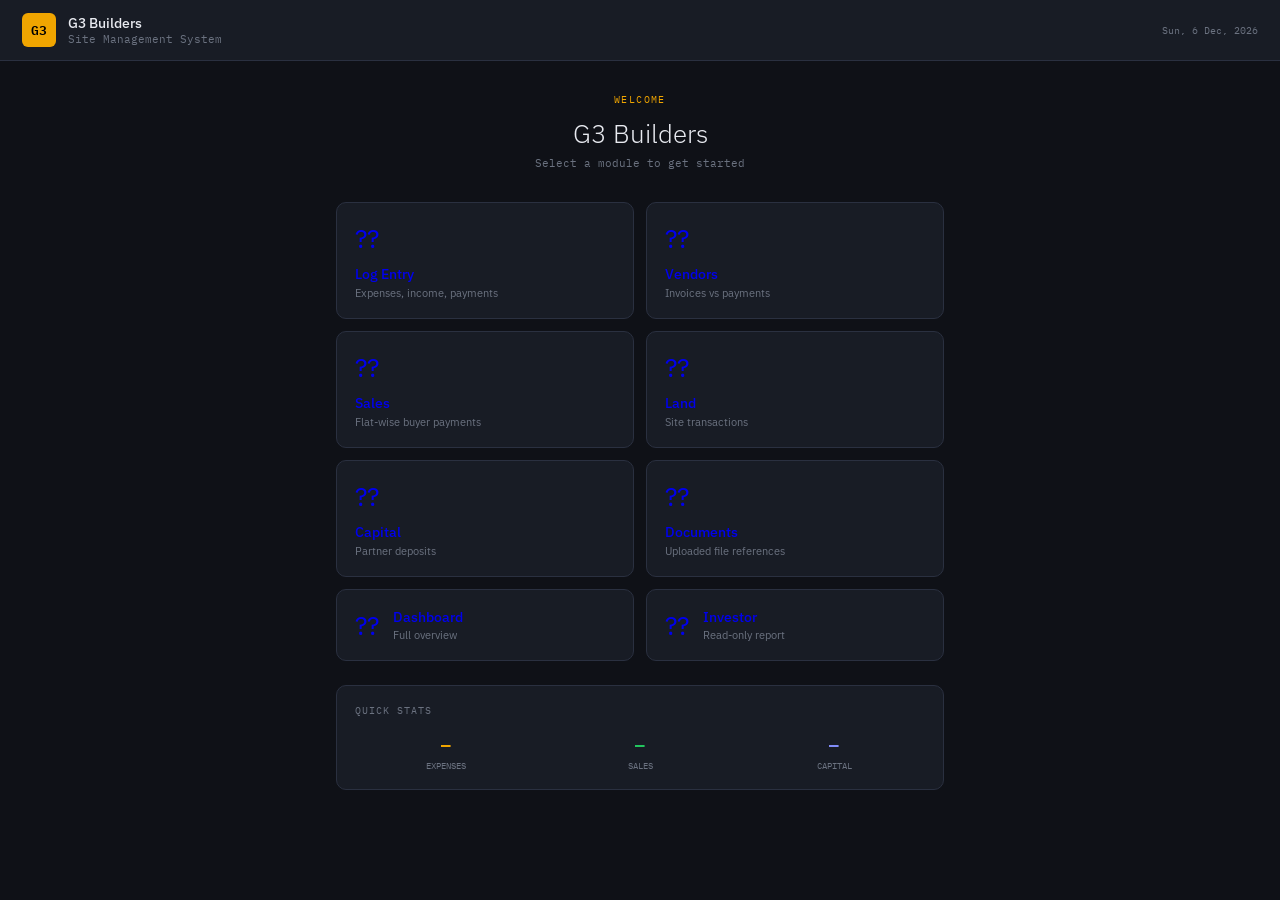
==== commit 50a5306e: "Add files via upload" ====
--- a/index.html
+++ b/index.html
@@ -29,42 +29,42 @@
   <div style="display:grid;grid-template-columns:1fr 1fr;gap:12px;margin-bottom:12px;">
     <a href="entry.html" style="text-decoration:none;">
       <div class="card" style="cursor:pointer;transition:border-color .15s;" onmouseover="this.style.borderColor='var(--accent)'" onmouseout="this.style.borderColor='var(--border)'">
-        <div style="font-size:26px;margin-bottom:10px;">📝</div>
+        <div style="font-size:26px;margin-bottom:10px;">??</div>
         <div style="font-weight:500;font-size:14px;margin-bottom:3px;">Log Entry</div>
         <div style="font-size:11px;color:var(--muted);">Expenses, income, payments</div>
       </div>
     </a>
     <a href="vendors.html" style="text-decoration:none;">
       <div class="card" style="cursor:pointer;transition:border-color .15s;" onmouseover="this.style.borderColor='var(--accent)'" onmouseout="this.style.borderColor='var(--border)'">
-        <div style="font-size:26px;margin-bottom:10px;">🧾</div>
+        <div style="font-size:26px;margin-bottom:10px;">??</div>
         <div style="font-weight:500;font-size:14px;margin-bottom:3px;">Vendors</div>
         <div style="font-size:11px;color:var(--muted);">Invoices vs payments</div>
       </div>
     </a>
     <a href="sales.html" style="text-decoration:none;">
       <div class="card" style="cursor:pointer;transition:border-color .15s;" onmouseover="this.style.borderColor='var(--ok)'" onmouseout="this.style.borderColor='var(--border)'">
-        <div style="font-size:26px;margin-bottom:10px;">🏠</div>
+        <div style="font-size:26px;margin-bottom:10px;">??</div>
         <div style="font-weight:500;font-size:14px;margin-bottom:3px;">Sales</div>
         <div style="font-size:11px;color:var(--muted);">Flat-wise buyer payments</div>
       </div>
     </a>
     <a href="land.html" style="text-decoration:none;">
       <div class="card" style="cursor:pointer;transition:border-color .15s;" onmouseover="this.style.borderColor='var(--warn)'" onmouseout="this.style.borderColor='var(--border)'">
-        <div style="font-size:26px;margin-bottom:10px;">🏕️</div>
+        <div style="font-size:26px;margin-bottom:10px;">??️</div>
         <div style="font-weight:500;font-size:14px;margin-bottom:3px;">Land</div>
         <div style="font-size:11px;color:var(--muted);">Site transactions</div>
       </div>
     </a>
     <a href="capital.html" style="text-decoration:none;">
       <div class="card" style="cursor:pointer;transition:border-color .15s;" onmouseover="this.style.borderColor='var(--info)'" onmouseout="this.style.borderColor='var(--border)'">
-        <div style="font-size:26px;margin-bottom:10px;">💰</div>
+        <div style="font-size:26px;margin-bottom:10px;">??</div>
         <div style="font-weight:500;font-size:14px;margin-bottom:3px;">Capital</div>
         <div style="font-size:11px;color:var(--muted);">Partner deposits</div>
       </div>
     </a>
     <a href="documents.html" style="text-decoration:none;">
       <div class="card" style="cursor:pointer;transition:border-color .15s;" onmouseover="this.style.borderColor='var(--muted)'" onmouseout="this.style.borderColor='var(--border)'">
-        <div style="font-size:26px;margin-bottom:10px;">📁</div>
+        <div style="font-size:26px;margin-bottom:10px;">??</div>
         <div style="font-weight:500;font-size:14px;margin-bottom:3px;">Documents</div>
         <div style="font-size:11px;color:var(--muted);">Uploaded file references</div>
       </div>
@@ -74,13 +74,13 @@
   <div style="display:grid;grid-template-columns:1fr 1fr;gap:12px;margin-bottom:24px;">
     <a href="dashboard.html" style="text-decoration:none;">
       <div class="card" style="cursor:pointer;transition:border-color .15s;display:flex;align-items:center;gap:14px;" onmouseover="this.style.borderColor='var(--info)'" onmouseout="this.style.borderColor='var(--border)'">
-        <div style="font-size:26px;">📊</div>
+        <div style="font-size:26px;">??</div>
         <div><div style="font-weight:500;font-size:14px;margin-bottom:2px;">Dashboard</div><div style="font-size:11px;color:var(--muted);">Full overview</div></div>
       </div>
     </a>
     <a href="investor.html" style="text-decoration:none;">
       <div class="card" style="cursor:pointer;transition:border-color .15s;display:flex;align-items:center;gap:14px;" onmouseover="this.style.borderColor='var(--warn)'" onmouseout="this.style.borderColor='var(--border)'">
-        <div style="font-size:26px;">📈</div>
+        <div style="font-size:26px;">??</div>
         <div><div style="font-weight:500;font-size:14px;margin-bottom:2px;">Investor</div><div style="font-size:11px;color:var(--muted);">Read-only report</div></div>
       </div>
     </a>
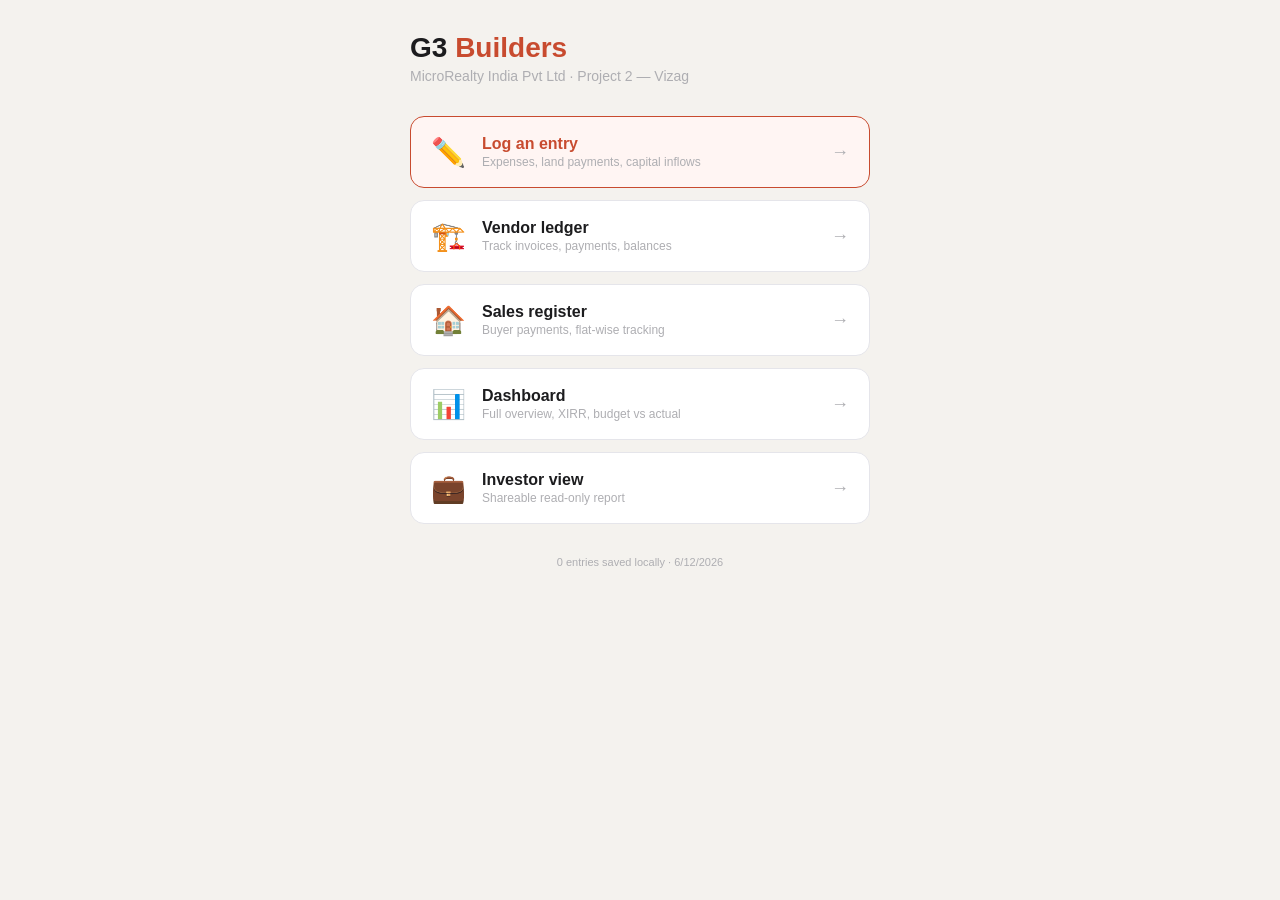
==== commit f5d11f19: "Add files via upload" ====
--- a/index.html
+++ b/index.html
@@ -2,115 +2,64 @@
 <html lang="en">
 <head>
 <meta charset="UTF-8">
-<meta name="viewport" content="width=device-width, initial-scale=1.0">
+<meta name="viewport" content="width=device-width,initial-scale=1">
 <title>G3 Builders</title>
 <link rel="stylesheet" href="style.css">
-<script src="config.js"></script>
+<style>
+.home{padding:32px 20px;max-width:500px;margin:0 auto;}
+.home-brand{font-size:28px;font-weight:700;color:var(--ink);margin-bottom:4px;}
+.home-brand span{color:var(--accent);}
+.home-sub{font-size:14px;color:var(--ink3);margin-bottom:32px;}
+.home-cards{display:flex;flex-direction:column;gap:12px;}
+.home-card{display:flex;align-items:center;gap:16px;background:var(--card);border:1px solid var(--border);border-radius:var(--r);padding:18px 20px;text-decoration:none;color:var(--ink);transition:all .15s;}
+.home-card:active{transform:scale(.98);background:var(--bg);}
+.home-card-icon{font-size:28px;flex-shrink:0;}
+.home-card-title{font-size:16px;font-weight:600;margin-bottom:2px;}
+.home-card-desc{font-size:12px;color:var(--ink3);}
+.home-card-arrow{font-size:18px;color:var(--ink3);margin-left:auto;}
+.home-card.primary{border-color:var(--accent);background:#fff5f3;}
+.home-card.primary .home-card-title{color:var(--accent);}
+.version{text-align:center;margin-top:32px;font-size:11px;color:var(--ink3);}
+</style>
 </head>
 <body>
-<div class="header">
-  <div class="header-left">
-    <a href="index.html" class="logo">G3</a>
-    <div><div class="header-title">G3 Builders</div><div class="header-sub">Site Management System</div></div>
-  </div>
-  <div class="header-right">
-    <span style="font-family:var(--mono);font-size:10px;color:var(--muted)" id="today"></span>
-  </div>
-</div>
-
-<div style="max-width:640px;margin:0 auto;padding:32px 16px 80px;">
-
-  <div style="text-align:center;margin-bottom:32px;">
-    <div style="font-family:var(--mono);font-size:10px;letter-spacing:.14em;color:var(--accent);text-transform:uppercase;margin-bottom:10px;">Welcome</div>
-    <h1 style="font-size:26px;font-weight:300;margin-bottom:6px;">G3 Builders</h1>
-    <p style="color:var(--muted);font-family:var(--mono);font-size:11px;">Select a module to get started</p>
-  </div>
-
-  <div style="display:grid;grid-template-columns:1fr 1fr;gap:12px;margin-bottom:12px;">
-    <a href="entry.html" style="text-decoration:none;">
-      <div class="card" style="cursor:pointer;transition:border-color .15s;" onmouseover="this.style.borderColor='var(--accent)'" onmouseout="this.style.borderColor='var(--border)'">
-        <div style="font-size:26px;margin-bottom:10px;">??</div>
-        <div style="font-weight:500;font-size:14px;margin-bottom:3px;">Log Entry</div>
-        <div style="font-size:11px;color:var(--muted);">Expenses, income, payments</div>
-      </div>
+<div class="home">
+  <div class="home-brand">G3 <span>Builders</span></div>
+  <div class="home-sub" id="homeSub">MicroRealty India — Project Tracker</div>
+  <div class="home-cards">
+    <a class="home-card primary" href="entry.html">
+      <div class="home-card-icon">✏️</div>
+      <div><div class="home-card-title">Log an entry</div><div class="home-card-desc">Expenses, land payments, capital inflows</div></div>
+      <div class="home-card-arrow">→</div>
     </a>
-    <a href="vendors.html" style="text-decoration:none;">
-      <div class="card" style="cursor:pointer;transition:border-color .15s;" onmouseover="this.style.borderColor='var(--accent)'" onmouseout="this.style.borderColor='var(--border)'">
-        <div style="font-size:26px;margin-bottom:10px;">??</div>
-        <div style="font-weight:500;font-size:14px;margin-bottom:3px;">Vendors</div>
-        <div style="font-size:11px;color:var(--muted);">Invoices vs payments</div>
-      </div>
+    <a class="home-card" href="vendors.html">
+      <div class="home-card-icon">🏗️</div>
+      <div><div class="home-card-title">Vendor ledger</div><div class="home-card-desc">Track invoices, payments, balances</div></div>
+      <div class="home-card-arrow">→</div>
     </a>
-    <a href="sales.html" style="text-decoration:none;">
-      <div class="card" style="cursor:pointer;transition:border-color .15s;" onmouseover="this.style.borderColor='var(--ok)'" onmouseout="this.style.borderColor='var(--border)'">
-        <div style="font-size:26px;margin-bottom:10px;">??</div>
-        <div style="font-weight:500;font-size:14px;margin-bottom:3px;">Sales</div>
-        <div style="font-size:11px;color:var(--muted);">Flat-wise buyer payments</div>
-      </div>
+    <a class="home-card" href="sales.html">
+      <div class="home-card-icon">🏠</div>
+      <div><div class="home-card-title">Sales register</div><div class="home-card-desc">Buyer payments, flat-wise tracking</div></div>
+      <div class="home-card-arrow">→</div>
     </a>
-    <a href="land.html" style="text-decoration:none;">
-      <div class="card" style="cursor:pointer;transition:border-color .15s;" onmouseover="this.style.borderColor='var(--warn)'" onmouseout="this.style.borderColor='var(--border)'">
-        <div style="font-size:26px;margin-bottom:10px;">??️</div>
-        <div style="font-weight:500;font-size:14px;margin-bottom:3px;">Land</div>
-        <div style="font-size:11px;color:var(--muted);">Site transactions</div>
-      </div>
+    <a class="home-card" href="dashboard.html">
+      <div class="home-card-icon">📊</div>
+      <div><div class="home-card-title">Dashboard</div><div class="home-card-desc">Full overview, XIRR, budget vs actual</div></div>
+      <div class="home-card-arrow">→</div>
     </a>
-    <a href="capital.html" style="text-decoration:none;">
-      <div class="card" style="cursor:pointer;transition:border-color .15s;" onmouseover="this.style.borderColor='var(--info)'" onmouseout="this.style.borderColor='var(--border)'">
-        <div style="font-size:26px;margin-bottom:10px;">??</div>
-        <div style="font-weight:500;font-size:14px;margin-bottom:3px;">Capital</div>
-        <div style="font-size:11px;color:var(--muted);">Partner deposits</div>
-      </div>
-    </a>
-    <a href="documents.html" style="text-decoration:none;">
-      <div class="card" style="cursor:pointer;transition:border-color .15s;" onmouseover="this.style.borderColor='var(--muted)'" onmouseout="this.style.borderColor='var(--border)'">
-        <div style="font-size:26px;margin-bottom:10px;">??</div>
-        <div style="font-weight:500;font-size:14px;margin-bottom:3px;">Documents</div>
-        <div style="font-size:11px;color:var(--muted);">Uploaded file references</div>
-      </div>
+    <a class="home-card" href="investor.html">
+      <div class="home-card-icon">💼</div>
+      <div><div class="home-card-title">Investor view</div><div class="home-card-desc">Shareable read-only report</div></div>
+      <div class="home-card-arrow">→</div>
     </a>
   </div>
-
-  <div style="display:grid;grid-template-columns:1fr 1fr;gap:12px;margin-bottom:24px;">
-    <a href="dashboard.html" style="text-decoration:none;">
-      <div class="card" style="cursor:pointer;transition:border-color .15s;display:flex;align-items:center;gap:14px;" onmouseover="this.style.borderColor='var(--info)'" onmouseout="this.style.borderColor='var(--border)'">
-        <div style="font-size:26px;">??</div>
-        <div><div style="font-weight:500;font-size:14px;margin-bottom:2px;">Dashboard</div><div style="font-size:11px;color:var(--muted);">Full overview</div></div>
-      </div>
-    </a>
-    <a href="investor.html" style="text-decoration:none;">
-      <div class="card" style="cursor:pointer;transition:border-color .15s;display:flex;align-items:center;gap:14px;" onmouseover="this.style.borderColor='var(--warn)'" onmouseout="this.style.borderColor='var(--border)'">
-        <div style="font-size:26px;">??</div>
-        <div><div style="font-weight:500;font-size:14px;margin-bottom:2px;">Investor</div><div style="font-size:11px;color:var(--muted);">Read-only report</div></div>
-      </div>
-    </a>
-  </div>
-
-  <div class="card">
-    <div style="font-family:var(--mono);font-size:10px;letter-spacing:.1em;color:var(--muted);text-transform:uppercase;margin-bottom:14px;">Quick Stats</div>
-    <div style="display:grid;grid-template-columns:repeat(3,1fr);gap:12px;text-align:center;">
-      <div><div style="font-family:var(--mono);font-size:16px;font-weight:600;color:var(--accent)" id="qs-exp">—</div><div style="font-size:9px;color:var(--muted);margin-top:2px;font-family:var(--mono);text-transform:uppercase">Expenses</div></div>
-      <div><div style="font-family:var(--mono);font-size:16px;font-weight:600;color:var(--ok)" id="qs-sal">—</div><div style="font-size:9px;color:var(--muted);margin-top:2px;font-family:var(--mono);text-transform:uppercase">Sales</div></div>
-      <div><div style="font-family:var(--mono);font-size:16px;font-weight:600;color:var(--info)" id="qs-cap">—</div><div style="font-size:9px;color:var(--muted);margin-top:2px;font-family:var(--mono);text-transform:uppercase">Capital</div></div>
-    </div>
-  </div>
-
+  <div class="version" id="ver">Loading…</div>
 </div>
+<script src="config.js"></script>
 <script>
-  document.getElementById('today').textContent = new Date().toLocaleDateString('en-IN',{weekday:'short',day:'numeric',month:'short',year:'numeric'});
-  async function loadStats() {
-    try {
-      const res = await fetch(CONFIG.sheetURL + '?action=getAll');
-      const d = await res.json();
-      const exp = (d.entries||[]).reduce((s,e)=>s+(parseFloat(e.amount)||0),0);
-      const sal = (d.sales||[]).reduce((s,e)=>s+(parseFloat(e.receivedamount)||0),0);
-      const cap = (d.capital||[]).reduce((s,e)=>s+(parseFloat(e.amount)||0),0);
-      document.getElementById('qs-exp').textContent = CONFIG.fmt(exp);
-      document.getElementById('qs-sal').textContent = CONFIG.fmt(sal);
-      document.getElementById('qs-cap').textContent = CONFIG.fmt(cap);
-    } catch(e) {}
-  }
-  loadStats();
+document.getElementById('homeSub').textContent=G3_CONFIG.app.company+' · '+G3_CONFIG.app.projectName;
+const local=JSON.parse(localStorage.getItem('g3_local')||'[]');
+document.getElementById('ver').textContent=`${local.length} entries saved locally · ${new Date().toLocaleDateString('en-IN')}`;
 </script>
 </body>
 </html>
--- a/style.css
+++ b/style.css
@@ -1,138 +1,265 @@
-@import url('https://fonts.googleapis.com/css2?family=IBM+Plex+Mono:wght@400;500;600&family=IBM+Plex+Sans:wght@300;400;500;600&display=swap');
-
-:root {
-  --bg:      #0f1117;
-  --surface: #181c25;
-  --sur2:    #1e2333;
-  --border:  #2a3040;
-  --accent:  #f0a500;
-  --ac2:     #e05c2a;
-  --text:    #e8eaf0;
-  --muted:   #6b7280;
-  --ok:      #22c55e;
-  --err:     #ef4444;
-  --warn:    #f59e0b;
-  --info:    #818cf8;
-  --mono:    'IBM Plex Mono', monospace;
-  --sans:    'IBM Plex Sans', sans-serif;
+/* G3 Builders — Shared Styles */
+*{box-sizing:border-box;margin:0;padding:0;-webkit-tap-highlight-color:transparent;}
+:root{
+  --bg:#f4f2ee;--card:#fff;--ink:#1c1c1e;--ink2:#636366;--ink3:#aeaeb2;
+  --border:#e5e5ea;--accent:#c84b2f;--green:#34c759;--gd:#248a3d;
+  --blue:#007aff;--yellow:#ff9500;--purple:#5856d6;--red:#ff3b30;
+  --gold:#d4a843;--r:14px;
+  --sans:-apple-system,BlinkMacSystemFont,'Segoe UI',sans-serif;
 }
-*{box-sizing:border-box;margin:0;padding:0;}
-body{background:var(--bg);color:var(--text);font-family:var(--sans);min-height:100vh;font-size:15px;}
-
-.header{background:var(--surface);border-bottom:1px solid var(--border);padding:13px 22px;display:flex;align-items:center;justify-content:space-between;position:sticky;top:0;z-index:100;}
-.header-left{display:flex;align-items:center;gap:12px;}
-.logo{width:34px;height:34px;background:var(--accent);border-radius:6px;display:flex;align-items:center;justify-content:center;font-family:var(--mono);font-weight:600;font-size:13px;color:#000;text-decoration:none;flex-shrink:0;}
-.header-title{font-size:14px;font-weight:500;}
-.header-sub{font-size:11px;color:var(--muted);font-family:var(--mono);}
-.header-right{display:flex;gap:8px;align-items:center;}
-
-.nav{background:var(--surface);border-bottom:1px solid var(--border);padding:0 20px;display:flex;gap:2px;overflow-x:auto;}
-.nav a{display:flex;align-items:center;gap:5px;padding:10px 12px;font-size:11px;font-family:var(--mono);color:var(--muted);text-decoration:none;border-bottom:2px solid transparent;white-space:nowrap;transition:color .15s,border-color .15s;letter-spacing:.04em;}
-.nav a:hover{color:var(--text);}
-.nav a.active{color:var(--accent);border-bottom-color:var(--accent);}
-
-.wrap{max-width:1100px;margin:0 auto;padding:22px 16px 80px;}
-.wrap-sm{max-width:560px;margin:0 auto;padding:22px 16px 80px;}
-
-.btn{background:var(--sur2);border:1px solid var(--border);color:var(--text);border-radius:6px;padding:7px 13px;font-size:11px;font-family:var(--mono);cursor:pointer;transition:border-color .15s;white-space:nowrap;}
-.btn:hover{border-color:var(--accent);}
-.btn-primary{background:var(--accent);border-color:var(--accent);color:#000;font-weight:600;}
-.btn-primary:hover{opacity:.9;}
-
-.field{margin-bottom:13px;}
-label{display:block;font-size:10px;font-weight:500;color:var(--muted);margin-bottom:5px;letter-spacing:.06em;text-transform:uppercase;font-family:var(--mono);}
-input,select,textarea{width:100%;background:var(--surface);border:1px solid var(--border);border-radius:6px;color:var(--text);font-family:var(--sans);font-size:14px;padding:9px 13px;outline:none;transition:border-color .15s;-webkit-appearance:none;}
-input:focus,select:focus,textarea:focus{border-color:var(--accent);}
-input::placeholder{color:var(--muted);}
-select option{background:var(--sur2);}
-textarea{resize:none;height:76px;font-size:13px;line-height:1.5;}
-.g2{display:grid;grid-template-columns:1fr 1fr;gap:11px;}
-.g3{display:grid;grid-template-columns:1fr 1fr 1fr;gap:11px;}
-
-.sec{font-family:var(--mono);font-size:10px;letter-spacing:.12em;color:var(--muted);text-transform:uppercase;margin-bottom:11px;margin-top:26px;display:flex;align-items:center;gap:8px;}
-.sec::after{content:'';flex:1;height:1px;background:var(--border);}
-
-.card{background:var(--surface);border:1px solid var(--border);border-radius:10px;padding:18px;}
-
-.kgrid{display:grid;grid-template-columns:repeat(auto-fit,minmax(170px,1fr));gap:11px;margin-bottom:22px;}
-.kcard{background:var(--surface);border:1px solid var(--border);border-radius:10px;padding:15px 18px;}
-.kcard.ok{border-color:var(--ok);}
-.kcard.warn{border-color:var(--warn);}
-.kcard.err{border-color:var(--err);}
-.klabel{font-family:var(--mono);font-size:10px;letter-spacing:.08em;color:var(--muted);text-transform:uppercase;margin-bottom:7px;}
-.kval{font-family:var(--mono);font-size:19px;font-weight:600;}
-.ksub{font-size:11px;color:var(--muted);margin-top:3px;}
-
-.cgrid{display:grid;grid-template-columns:1fr 1fr;gap:14px;margin-bottom:22px;}
-@media(max-width:680px){.cgrid{grid-template-columns:1fr;}}
-.ccard{background:var(--surface);border:1px solid var(--border);border-radius:10px;padding:18px;}
-.ctitle{font-family:var(--mono);font-size:10px;letter-spacing:.08em;color:var(--muted);text-transform:uppercase;margin-bottom:13px;}
-.cwrap{position:relative;height:210px;}
-
-.tcard{background:var(--surface);border:1px solid var(--border);border-radius:10px;overflow:hidden;margin-bottom:22px;}
-.thead{padding:13px 18px;border-bottom:1px solid var(--border);display:flex;align-items:center;justify-content:space-between;}
-.ttitle{font-family:var(--mono);font-size:10px;letter-spacing:.08em;color:var(--muted);text-transform:uppercase;}
-.tscroll{overflow-x:auto;}
-table{width:100%;border-collapse:collapse;font-size:12px;}
-th{text-align:left;padding:9px 14px;font-family:var(--mono);font-size:9px;letter-spacing:.08em;color:var(--muted);text-transform:uppercase;border-bottom:1px solid var(--border);background:var(--sur2);}
-td{padding:10px 14px;border-bottom:1px solid var(--border);color:var(--text);}
-tr:last-child td{border-bottom:none;}
-tr:hover td{background:var(--sur2);}
-
-.badge{display:inline-block;padding:2px 7px;border-radius:4px;font-family:var(--mono);font-size:9px;font-weight:500;}
-.b-cash{background:rgba(240,165,0,.15);color:var(--accent);}
-.b-upi{background:rgba(34,197,94,.15);color:var(--ok);}
-.b-imps,.b-neft{background:rgba(129,140,248,.15);color:var(--info);}
-.b-cheque{background:rgba(107,114,128,.15);color:var(--muted);}
-
-.bbar{background:var(--surface);border:1px solid var(--border);border-radius:10px;padding:16px 20px;margin-bottom:22px;}
-.bbar-top{display:flex;justify-content:space-between;align-items:baseline;margin-bottom:9px;}
-.bbar-label{font-family:var(--mono);font-size:10px;letter-spacing:.08em;color:var(--muted);text-transform:uppercase;}
-.bbar-pct{font-family:var(--mono);font-size:17px;font-weight:600;}
-.bbar-bg{background:var(--sur2);border-radius:4px;height:7px;overflow:hidden;}
-.bbar-fill{height:100%;border-radius:4px;transition:width .8s ease;}
-.bbar-foot{display:flex;justify-content:space-between;margin-top:5px;font-family:var(--mono);font-size:9px;color:var(--muted);}
-
-.toast{position:fixed;bottom:22px;left:50%;transform:translateX(-50%) translateY(80px);background:var(--sur2);border:1px solid var(--border);border-radius:8px;padding:11px 18px;font-size:12px;font-family:var(--mono);transition:transform .3s ease;z-index:999;min-width:240px;text-align:center;}
-.toast.show{transform:translateX(-50%) translateY(0);}
-.toast.ok{border-color:var(--ok);color:var(--ok);}
-.toast.err{border-color:var(--err);color:var(--err);}
-
-.loading{text-align:center;padding:60px;color:var(--muted);font-family:var(--mono);font-size:12px;}
-.empty{text-align:center;padding:36px;color:var(--muted);font-size:12px;}
-
-.plink{display:inline-block;padding:2px 7px;border-radius:4px;font-size:10px;background:rgba(240,165,0,.1);color:var(--accent);text-decoration:none;border:1px solid rgba(240,165,0,.25);font-family:var(--mono);}
-.plink:hover{background:rgba(240,165,0,.2);}
-.nolink{color:var(--muted);font-size:10px;font-family:var(--mono);}
-
-.amtwrap{position:relative;}
-.amtwrap .pfx{position:absolute;left:13px;top:50%;transform:translateY(-50%);font-family:var(--mono);font-size:14px;color:var(--accent);font-weight:600;}
-.amtwrap input{padding-left:28px;font-family:var(--mono);font-size:16px;font-weight:500;}
-.amtpre{font-family:var(--mono);font-size:10px;color:var(--muted);margin-top:3px;min-height:14px;}
-.amtpre.large{color:var(--ac2);}
-
-.gpsrow{display:flex;gap:7px;}
-.gpsrow input{flex:1;font-family:var(--mono);font-size:11px;}
-.gpsbtn{background:var(--sur2);border:1px solid var(--border);border-radius:6px;color:var(--text);padding:9px 12px;cursor:pointer;font-size:12px;white-space:nowrap;font-family:var(--sans);transition:border-color .15s;flex-shrink:0;}
-.gpsbtn:hover{border-color:var(--accent);}
-.gpsbtn.got{border-color:var(--ok);color:var(--ok);}
-
-.photoarea{border:1px dashed var(--border);border-radius:6px;padding:18px;text-align:center;cursor:pointer;transition:border-color .15s;position:relative;}
-.photoarea:hover{border-color:var(--accent);}
-.photoarea input[type=file]{position:absolute;inset:0;opacity:0;cursor:pointer;width:100%;height:100%;}
-.photoarea p{font-size:12px;color:var(--muted);}
-.photoarea .icon{font-size:20px;margin-bottom:5px;}
-.pname{font-size:10px;color:var(--ok);margin-top:3px;font-family:var(--mono);}
-.pprev{margin-top:9px;display:none;}
-.pprev img{width:100%;max-height:180px;object-fit:cover;border-radius:6px;border:1px solid var(--border);}
-
-.subbtn{width:100%;background:var(--accent);color:#000;border:none;border-radius:8px;padding:14px;font-family:var(--mono);font-size:13px;font-weight:600;letter-spacing:.06em;cursor:pointer;transition:opacity .15s;margin-top:26px;text-transform:uppercase;}
-.subbtn:hover{opacity:.9;}
-.subbtn:disabled{opacity:.4;cursor:not-allowed;}
-
-.refbadge{font-family:var(--mono);font-size:10px;background:var(--sur2);border:1px solid var(--border);padding:3px 9px;border-radius:4px;color:var(--accent);}
-.req{color:var(--ac2);margin-left:2px;}
-.frow{display:flex;gap:7px;flex-wrap:wrap;padding:9px 14px;border-bottom:1px solid var(--border);}
-.frow select{background:var(--sur2);border:1px solid var(--border);color:var(--text);border-radius:6px;padding:5px 9px;font-family:var(--mono);font-size:10px;outline:none;cursor:pointer;}
-
-@media(max-width:600px){.g2,.g3{grid-template-columns:1fr;}.cgrid{grid-template-columns:1fr;}.header{padding:11px 14px;}}
+body{font-family:var(--sans);background:var(--bg);color:var(--ink);min-height:100vh;padding-bottom:60px;}
+
+/* NAV BAR */
+.nav{background:var(--ink);display:flex;align-items:center;justify-content:space-between;padding:12px 16px;position:sticky;top:0;z-index:50;}
+.nav-brand{font-size:16px;font-weight:700;color:#fff;text-decoration:none;}
+.nav-brand span{color:#e8602a;}
+.nav-links{display:flex;gap:4px;}
+.nav-link{font-size:11px;font-weight:500;color:#888;padding:6px 10px;border-radius:8px;text-decoration:none;white-space:nowrap;transition:all 0.15s;}
+.nav-link:hover{color:#fff;background:rgba(255,255,255,0.1);}
+.nav-link.active{color:#fff;background:rgba(255,255,255,0.15);}
+.nav-right{display:flex;align-items:center;gap:8px;}
+.gps-pill{display:flex;align-items:center;gap:4px;font-size:10px;color:#666;}
+.gps-dot{width:6px;height:6px;border-radius:50%;background:var(--yellow);flex-shrink:0;}
+.gps-dot.on{background:var(--green);animation:blink 2s infinite;}
+@keyframes blink{0%,100%{opacity:1}50%{opacity:.3}}
+
+/* OFFLINE / EDIT BANNERS */
+.banner{padding:9px 16px;font-size:12px;font-weight:500;text-align:center;display:none;}
+.banner.show{display:block;}
+.banner-offline{background:#fff3cd;color:#7a5c00;border-bottom:1px solid #ffd060;}
+.banner-edit{background:#fff3e0;color:#e65100;border-bottom:1px solid #ffe0b2;display:none;align-items:center;justify-content:space-between;}
+.banner-edit.show{display:flex;padding:9px 16px;}
+.banner-cancel{font-size:13px;color:var(--blue);cursor:pointer;font-weight:400;}
+
+/* STEP TABS */
+.steps{display:flex;background:#fff;border-bottom:1px solid var(--border);}
+.step{flex:1;text-align:center;padding:10px 2px 8px;font-size:10px;font-weight:500;color:var(--ink3);border-bottom:2px solid transparent;transition:all 0.2s;}
+.step.active{color:var(--accent);border-bottom-color:var(--accent);}
+.step.done{color:var(--gd);}
+
+/* SCREENS */
+.screen{display:none;padding:16px;max-width:540px;margin:0 auto;}
+.screen.active{display:block;}
+
+/* LABELS */
+.lbl{font-size:12px;font-weight:600;color:var(--ink2);text-transform:uppercase;letter-spacing:.5px;margin:20px 0 8px;}
+.lbl:first-child{margin-top:0;}
+.hint{font-size:12px;color:var(--ink3);margin-top:8px;text-align:center;line-height:1.5;}
+
+/* CARD GROUPS */
+.grp{background:var(--card);border-radius:var(--r);overflow:hidden;border:1px solid var(--border);}
+.row{display:flex;align-items:center;padding:14px 16px;border-bottom:1px solid var(--border);gap:12px;min-height:52px;}
+.row:last-child{border-bottom:none;}
+.rl{font-size:15px;color:var(--ink);flex-shrink:0;min-width:80px;}
+.row input,.row select,.row textarea{flex:1;border:none;outline:none;font-family:var(--sans);font-size:15px;color:var(--ink);background:transparent;text-align:right;appearance:none;-webkit-appearance:none;}
+.row input::placeholder,.row textarea::placeholder{color:var(--ink3);}
+.row textarea{text-align:left;resize:none;line-height:1.4;}
+.row select option{color:var(--ink);}
+
+/* BIG AMOUNT */
+.amt-row{padding:10px 16px 14px;flex-direction:column;align-items:stretch;gap:4px;}
+.amt-lbl{font-size:12px;color:var(--ink3);}
+.amt-inp{font-size:36px;font-weight:700;color:var(--accent);border:none;outline:none;font-family:var(--sans);width:100%;background:transparent;}
+.amt-inp::placeholder{font-size:26px;font-weight:400;color:var(--border);}
+
+/* CHIP GRIDS */
+.who-grid{display:grid;grid-template-columns:repeat(5,1fr);gap:6px;}
+.who-chip{background:var(--card);border:1.5px solid var(--border);border-radius:10px;padding:10px 4px 8px;text-align:center;cursor:pointer;user-select:none;transition:all .15s;}
+.who-chip:active{transform:scale(.95);}
+.who-av{width:32px;height:32px;border-radius:50%;background:var(--bg);display:flex;align-items:center;justify-content:center;font-size:13px;font-weight:700;color:var(--ink2);margin:0 auto 4px;}
+.who-nm{font-size:10px;font-weight:500;color:var(--ink2);}
+.who-chip.sel{border-color:var(--ink);background:var(--ink);}
+.who-chip.sel .who-av{background:rgba(255,255,255,.15);color:#fff;}
+.who-chip.sel .who-nm{color:#fff;}
+
+.cat-grid{display:grid;grid-template-columns:repeat(3,1fr);gap:8px;}
+.cat-chip{background:var(--card);border:1.5px solid var(--border);border-radius:12px;padding:12px 8px;text-align:center;cursor:pointer;user-select:none;transition:all .15s;}
+.cat-chip:active{transform:scale(.95);}
+.cat-em{font-size:22px;display:block;margin-bottom:4px;}
+.cat-nm{font-size:11px;font-weight:500;color:var(--ink2);line-height:1.2;}
+.cat-chip.sel{border-color:var(--accent);background:#fff5f3;}
+.cat-chip.sel .cat-nm{color:var(--accent);}
+
+.pay-grid{display:grid;grid-template-columns:1fr 1fr;gap:8px;}
+.pay-chip{background:var(--card);border:1.5px solid var(--border);border-radius:12px;padding:14px 12px;text-align:center;cursor:pointer;user-select:none;transition:all .15s;}
+.pay-chip:active{transform:scale(.96);}
+.pay-ic{font-size:24px;margin-bottom:4px;}
+.pay-nm{font-size:13px;font-weight:600;color:var(--ink);}
+.pay-ht{font-size:10px;color:var(--ink3);margin-top:2px;}
+.pay-chip.sel-upi   {border-color:var(--blue);  background:#f0f6ff;}.pay-chip.sel-upi   .pay-nm{color:var(--blue);}
+.pay-chip.sel-cash  {border-color:var(--gd);    background:#f0faf3;}.pay-chip.sel-cash  .pay-nm{color:var(--gd);}
+.pay-chip.sel-imps  {border-color:var(--purple); background:#f5f4ff;}.pay-chip.sel-imps  .pay-nm{color:var(--purple);}
+.pay-chip.sel-cheque{border-color:var(--ink2);  background:#f5f5f5;}.pay-chip.sel-cheque.pay-nm{color:var(--ink2);}
+.pay-chip.sel-rtgs  {border-color:#5856d6;      background:#f5f4ff;}.pay-chip.sel-rtgs  .pay-nm{color:#5856d6;}
+.pay-chip.sel-card  {border-color:var(--yellow); background:#fffaf0;}.pay-chip.sel-card  .pay-nm{color:#c47800;}
+.pay-chip.sel-pp    {border-color:var(--ink);   background:#f5f5f5;}.pay-chip.sel-pp    .pay-nm{color:var(--ink);}
+
+/* LABOUR BOX */
+.labour-box{background:var(--card);border:1px solid var(--border);border-radius:var(--r);overflow:hidden;}
+.lb-ctr{display:flex;align-items:center;justify-content:space-between;padding:16px;border-bottom:1px solid var(--border);}
+.lb-val{font-size:48px;font-weight:700;color:var(--ink);min-width:60px;text-align:center;}
+.cnt-btn{width:52px;height:52px;border-radius:50%;border:none;font-size:28px;cursor:pointer;display:flex;align-items:center;justify-content:center;transition:transform .1s;}
+.cnt-btn:active{transform:scale(.88);}
+.cnt-btn.minus{background:#fee2e2;color:var(--accent);}
+.cnt-btn.plus {background:#dcfce7;color:var(--gd);}
+.lb-rate{display:flex;align-items:center;padding:12px 16px;gap:12px;border-bottom:1px solid var(--border);}
+.lb-rate label{font-size:14px;color:var(--ink2);flex-shrink:0;}
+.lb-rate input{flex:1;border:none;outline:none;font-size:20px;font-weight:700;color:var(--accent);text-align:right;font-family:var(--sans);background:transparent;}
+.lb-tot{padding:14px 16px;display:flex;justify-content:space-between;align-items:center;background:#f9f9f9;}
+.lb-tot-lbl{font-size:14px;color:var(--ink2);}
+.lb-tot-val{font-size:26px;font-weight:700;color:var(--ink);}
+
+/* PROOF ZONES */
+.pzone{background:var(--card);border:2px dashed var(--border);border-radius:var(--r);padding:22px 16px;text-align:center;cursor:pointer;transition:border-color .2s;}
+.pzone:active{border-color:var(--accent);}
+.pzone.has{border-style:solid;border-color:var(--green);}
+.pzone-img{width:100%;max-height:200px;object-fit:cover;border-radius:10px;display:none;margin-bottom:8px;}
+.pzone-img.show{display:block;}
+.pz-ic{font-size:30px;margin-bottom:6px;}
+.pz-tt{font-size:15px;font-weight:600;color:var(--ink);margin-bottom:4px;}
+.pz-ht{font-size:13px;color:var(--ink3);line-height:1.5;}
+/* Photo warning */
+.photo-warn{background:#fff8e6;border:1px solid #ffd060;border-radius:8px;padding:8px 12px;font-size:12px;color:#7a5c00;margin-top:8px;display:none;}
+.photo-warn.show{display:block;}
+
+/* FILE ATTACH */
+.file-zone{background:var(--card);border:2px dashed var(--border);border-radius:var(--r);padding:18px 16px;text-align:center;cursor:pointer;transition:border-color .2s;}
+.file-zone:active{border-color:var(--blue);}
+.file-zone.has{border-style:solid;border-color:var(--blue);}
+.file-list{margin-top:10px;display:flex;flex-direction:column;gap:6px;}
+.file-item{display:flex;align-items:center;gap:8px;background:var(--bg);border-radius:8px;padding:8px 10px;font-size:13px;color:var(--ink2);}
+.file-item-icon{font-size:16px;flex-shrink:0;}
+.file-item-name{flex:1;overflow:hidden;text-overflow:ellipsis;white-space:nowrap;}
+.file-item-rm{font-size:16px;color:var(--ink3);cursor:pointer;padding:0 4px;}
+
+/* CASH CONFIRM */
+.cash-box{background:var(--card);border:1px solid var(--border);border-radius:var(--r);padding:16px;}
+.cash-sum{background:var(--bg);border-radius:10px;padding:12px 14px;font-size:13px;color:var(--ink2);line-height:1.8;margin-bottom:14px;}
+.cash-sum strong{color:var(--ink);}
+.chk{display:flex;align-items:flex-start;gap:10px;margin-bottom:10px;cursor:pointer;}
+.chk:last-child{margin-bottom:0;}
+.chk input{width:20px;height:20px;margin-top:1px;flex-shrink:0;accent-color:var(--gd);cursor:pointer;}
+.chk span{font-size:14px;color:var(--ink);line-height:1.5;}
+
+/* INFO BOX */
+.info-box{background:#f0f6ff;border:1px solid #c0d8ff;border-radius:10px;padding:12px 14px;font-size:13px;color:#1a3a6a;line-height:1.6;margin-top:8px;}
+.warn-box{background:#fff8e6;border:1px solid #ffd060;border-radius:10px;padding:12px 14px;font-size:13px;color:#7a5c00;line-height:1.6;margin-top:8px;}
+
+/* BUTTONS */
+.btn-row{margin-top:24px;}
+.btn{width:100%;border-radius:var(--r);padding:17px;font-family:var(--sans);font-size:16px;font-weight:600;cursor:pointer;transition:all .15s;border:none;letter-spacing:-.2px;}
+.btn:active{transform:scale(.98);}
+.btn-p{background:var(--accent);color:#fff;}
+.btn-p:active{background:#a83828;}
+.btn-p:disabled{background:var(--border);color:var(--ink3);}
+.btn-s{background:transparent;color:var(--ink2);border:1.5px solid var(--border);margin-top:10px;font-size:15px;}
+.btn-s:active{background:var(--bg);}
+.btn-danger{background:#fff0f0;color:var(--red);border:1.5px solid #ffd0d0;margin-top:10px;font-size:15px;}
+.btn-blue{background:var(--blue);color:#fff;margin-top:10px;}
+
+/* SUCCESS SCREEN */
+.ok-screen{display:none;padding:60px 24px;text-align:center;}
+.ok-screen.show{display:block;}
+.ok-ring{width:80px;height:80px;border-radius:50%;background:#dcfce7;display:flex;align-items:center;justify-content:center;font-size:36px;margin:0 auto 20px;animation:pop .4s cubic-bezier(.175,.885,.32,1.275);}
+@keyframes pop{from{transform:scale(0)}to{transform:scale(1)}}
+.ok-title{font-size:26px;font-weight:700;color:var(--ink);margin-bottom:6px;}
+.ok-ref{font-size:13px;color:var(--ink3);margin-bottom:4px;}
+.ok-amt{font-size:40px;font-weight:700;color:var(--gd);margin:16px 0;}
+.ok-meta{font-size:14px;color:var(--ink2);line-height:1.8;margin-bottom:32px;}
+.btn-another{background:var(--ink);color:#fff;border:none;border-radius:var(--r);padding:16px 40px;font-size:15px;font-weight:600;cursor:pointer;font-family:var(--sans);}
+.ok-link{font-size:14px;color:var(--blue);cursor:pointer;margin-top:16px;display:block;}
+
+/* ENTRIES PANEL */
+.ep{display:none;padding:16px;max-width:540px;margin:0 auto;}
+.ep.show{display:block;}
+.ep-hdr{display:flex;align-items:center;justify-content:space-between;margin-bottom:14px;}
+.ep-title{font-size:18px;font-weight:700;color:var(--ink);}
+.ep-close{font-size:14px;color:var(--blue);cursor:pointer;font-weight:500;}
+.ep-filters{display:flex;gap:8px;overflow-x:auto;padding-bottom:4px;margin-bottom:14px;}
+.ep-f{flex-shrink:0;border:1px solid var(--border);border-radius:20px;padding:6px 14px;font-size:12px;font-weight:500;color:var(--ink2);background:var(--card);cursor:pointer;white-space:nowrap;}
+.ep-f.on{background:var(--ink);color:#fff;border-color:var(--ink);}
+
+/* ENTRY CARDS */
+.ecard{background:var(--card);border:1px solid var(--border);border-radius:var(--r);padding:14px 16px;margin-bottom:10px;}
+.ecard-top{display:flex;justify-content:space-between;align-items:flex-start;margin-bottom:8px;}
+.ecat{font-size:10px;font-weight:600;letter-spacing:.5px;text-transform:uppercase;padding:3px 8px;border-radius:6px;background:var(--bg);color:var(--ink2);}
+.eamt{font-size:22px;font-weight:700;color:var(--ink);}
+.evendor{font-size:14px;color:var(--ink);margin-bottom:3px;}
+.emeta{font-size:12px;color:var(--ink3);line-height:1.6;}
+.eactions{display:flex;gap:8px;margin-top:12px;padding-top:12px;border-top:1px solid var(--border);}
+.eact{flex:1;padding:10px;border-radius:10px;font-family:var(--sans);font-size:13px;font-weight:600;cursor:pointer;border:none;transition:all .15s;}
+.eact:active{transform:scale(.96);}
+.eact-edit{background:#f0f6ff;color:var(--blue);}
+.eact-del {background:#fff0f0;color:var(--red);}
+.eact.locked{opacity:.4;cursor:not-allowed;}
+.etime{font-size:11px;color:var(--ink3);margin-top:6px;}
+.no-ep{text-align:center;padding:48px 24px;color:var(--ink3);font-size:14px;line-height:1.8;}
+
+/* PHOTO VIEWER MODAL */
+.modal-bg{position:fixed;inset:0;background:rgba(0,0,0,.85);z-index:200;display:none;align-items:center;justify-content:center;padding:16px;}
+.modal-bg.show{display:flex;}
+.modal-inner{background:var(--card);border-radius:16px;overflow:hidden;max-width:500px;width:100%;max-height:90vh;overflow-y:auto;}
+.modal-ph{background:#000;display:flex;align-items:center;justify-content:center;min-height:200px;}
+.modal-ph img{max-width:100%;max-height:70vh;object-fit:contain;}
+.modal-ph-placeholder{color:#555;font-size:14px;padding:40px;}
+.modal-info{padding:16px;}
+.modal-close-btn{width:100%;background:var(--bg);border:none;border-radius:10px;padding:14px;font-family:var(--sans);font-size:15px;font-weight:500;cursor:pointer;color:var(--ink);margin-top:12px;}
+
+/* DELETE MODAL */
+.del-modal{background:var(--card);border-radius:20px 20px 0 0;padding:24px 20px 40px;width:100%;max-width:480px;animation:slideUp .3s ease;margin-top:auto;}
+@keyframes slideUp{from{transform:translateY(100%)}to{transform:translateY(0)}}
+.del-tt{font-size:17px;font-weight:700;color:var(--ink);margin-bottom:8px;text-align:center;}
+.del-sub{font-size:14px;color:var(--ink2);margin-bottom:16px;text-align:center;line-height:1.5;}
+.del-preview{background:var(--bg);border-radius:10px;padding:12px 14px;margin-bottom:20px;font-size:13px;color:var(--ink2);line-height:1.8;}
+.del-preview strong{color:var(--ink);}
+.del-btn{width:100%;background:var(--red);color:#fff;border:none;border-radius:var(--r);padding:16px;font-size:16px;font-weight:600;cursor:pointer;font-family:var(--sans);margin-bottom:10px;}
+.del-cancel{width:100%;background:var(--bg);color:var(--ink);border:none;border-radius:var(--r);padding:16px;font-size:16px;font-weight:500;cursor:pointer;font-family:var(--sans);}
+
+/* SECTION CARDS (dashboard) */
+.panel{background:var(--card);border:1px solid var(--border);border-radius:var(--r);overflow:hidden;margin-bottom:16px;}
+.panel-hdr{padding:14px 16px;border-bottom:1px solid var(--border);display:flex;align-items:center;justify-content:space-between;}
+.panel-title{font-size:11px;font-weight:600;letter-spacing:1px;text-transform:uppercase;color:var(--ink2);}
+.panel-body{padding:16px;}
+.panel-link{font-size:12px;color:var(--blue);text-decoration:none;cursor:pointer;}
+
+/* KPI GRID */
+.kpi-grid{display:grid;grid-template-columns:repeat(auto-fit,minmax(150px,1fr));gap:12px;margin-bottom:16px;}
+.kpi{background:var(--card);border:1px solid var(--border);border-radius:var(--r);padding:16px;}
+.kpi-lbl{font-size:11px;letter-spacing:.5px;text-transform:uppercase;color:var(--ink3);margin-bottom:6px;}
+.kpi-val{font-size:26px;letter-spacing:-1px;color:var(--ink);font-weight:600;}
+.kpi-val.good{color:var(--gd);}
+.kpi-val.warn{color:var(--yellow);}
+.kpi-val.bad {color:var(--accent);}
+.kpi-sub{font-size:11px;color:var(--ink3);margin-top:4px;}
+
+/* PROGRESS BAR */
+.prog-wrap{background:var(--bg);border-radius:4px;height:5px;overflow:hidden;margin-top:4px;}
+.prog-fill{height:5px;border-radius:4px;background:var(--gd);transition:width .8s;}
+.prog-fill.warn{background:var(--yellow);}
+.prog-fill.over{background:var(--accent);}
+
+/* TABLE */
+.tbl-wrap{overflow-x:auto;}
+.tbl{width:100%;border-collapse:collapse;font-size:13px;min-width:500px;}
+.tbl th{font-size:10px;font-weight:600;letter-spacing:.5px;text-transform:uppercase;color:var(--ink3);text-align:left;padding:10px 12px;border-bottom:1px solid var(--border);background:var(--bg);white-space:nowrap;}
+.tbl td{padding:10px 12px;border-bottom:1px solid var(--border);vertical-align:middle;}
+.tbl tr:last-child td{border-bottom:none;}
+.tbl tr:hover td{background:#fafaf8;}
+.tbl td.mono{font-family:monospace;font-size:12px;}
+.tbl td.right{text-align:right;font-family:monospace;}
+.tbl td.big{color:var(--accent);font-weight:600;}
+
+/* BADGE / TAG */
+.tag{display:inline-block;font-size:10px;font-weight:600;letter-spacing:.5px;text-transform:uppercase;padding:2px 8px;border-radius:5px;background:var(--bg);color:var(--ink3);}
+.tag-green{background:#f0faf5;color:var(--gd);}
+.tag-warn{background:#fff8e6;color:#a06000;}
+.tag-red{background:#fff0f0;color:var(--accent);}
+.tag-blue{background:#f0f6ff;color:var(--blue);}
+
+/* RESPONSIVE */
+@media(max-width:480px){
+  .who-grid{grid-template-columns:repeat(5,1fr);}
+  .cat-grid{grid-template-columns:repeat(3,1fr);}
+  .nav-links{display:none;}
+  .nav-link.active{display:flex;}
+}
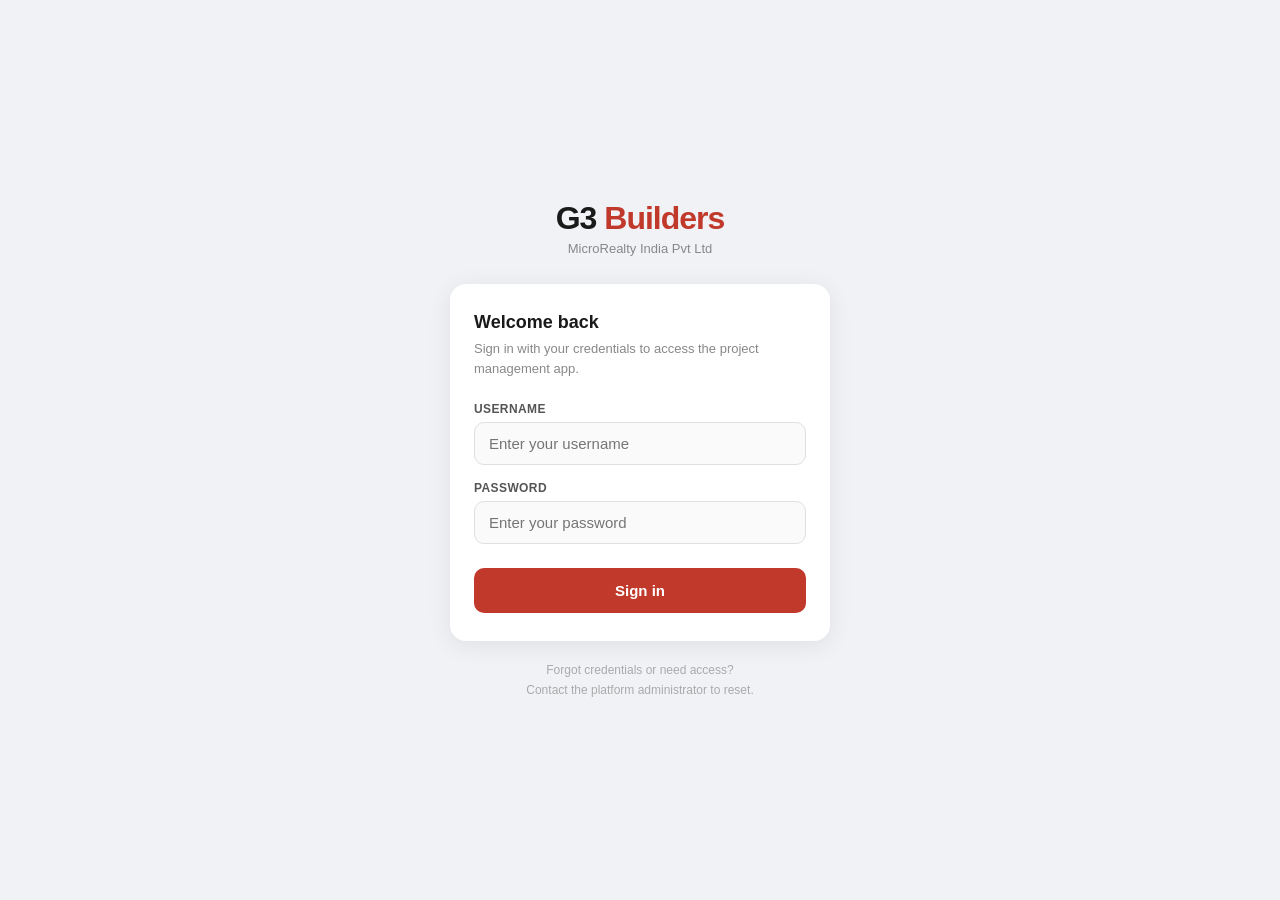
==== commit f831c558: "Add files via upload" ====
--- a/index.html
+++ b/index.html
@@ -56,7 +56,10 @@
   <div class="version" id="ver">Loading…</div>
 </div>
 <script src="config.js"></script>
+<script src="auth.js"></script>
 <script>
+const G3_SESSION = G3Auth.requireAuth(); if (!G3_SESSION) throw new Error("Not authenticated");
+G3Auth.injectNavUser();
 document.getElementById('homeSub').textContent=G3_CONFIG.app.company+' · '+G3_CONFIG.app.projectName;
 const local=JSON.parse(localStorage.getItem('g3_local')||'[]');
 document.getElementById('ver').textContent=`${local.length} entries saved locally · ${new Date().toLocaleDateString('en-IN')}`;
--- a/style.css
+++ b/style.css
@@ -263,3 +263,89 @@
   .nav-links{display:none;}
   .nav-link.active{display:flex;}
 }
+
+/* ── MULTI UPLOAD GRID ───────────────────────────────────── */
+.multi-grid {
+  display: flex;
+  flex-wrap: wrap;
+  gap: 8px;
+  margin-bottom: 8px;
+}
+
+.multi-thumb {
+  position: relative;
+  width: 80px;
+  height: 80px;
+  border-radius: 8px;
+  overflow: hidden;
+  border: 1.5px solid var(--ink4, #ddd);
+  background: var(--ink5, #f5f5f5);
+  flex-shrink: 0;
+}
+
+.multi-thumb-img {
+  width: 100%;
+  height: 100%;
+  object-fit: cover;
+  display: block;
+}
+
+.multi-thumb-icon {
+  width: 100%;
+  height: 100%;
+  display: flex;
+  align-items: center;
+  justify-content: center;
+  font-size: 28px;
+}
+
+.multi-thumb-rm {
+  position: absolute;
+  top: 3px;
+  right: 3px;
+  width: 18px;
+  height: 18px;
+  background: rgba(0,0,0,0.65);
+  color: #fff;
+  border-radius: 50%;
+  font-size: 10px;
+  display: flex;
+  align-items: center;
+  justify-content: center;
+  cursor: pointer;
+  font-weight: 700;
+}
+
+.multi-thumb-lbl {
+  position: absolute;
+  bottom: 0;
+  left: 0;
+  right: 0;
+  background: rgba(0,0,0,0.5);
+  color: #fff;
+  font-size: 9px;
+  text-align: center;
+  padding: 2px 3px;
+  white-space: nowrap;
+  overflow: hidden;
+  text-overflow: ellipsis;
+}
+
+.multi-add {
+  display: flex;
+  align-items: center;
+  gap: 6px;
+  padding: 8px 14px;
+  border: 1.5px dashed var(--ink4, #ccc);
+  border-radius: 8px;
+  color: var(--blue, #1a73e8);
+  font-size: 13px;
+  font-weight: 500;
+  cursor: pointer;
+  width: fit-content;
+  transition: border-color 0.15s, background 0.15s;
+}
+
+.multi-add:active {
+  background: rgba(26,115,232,0.06);
+}
